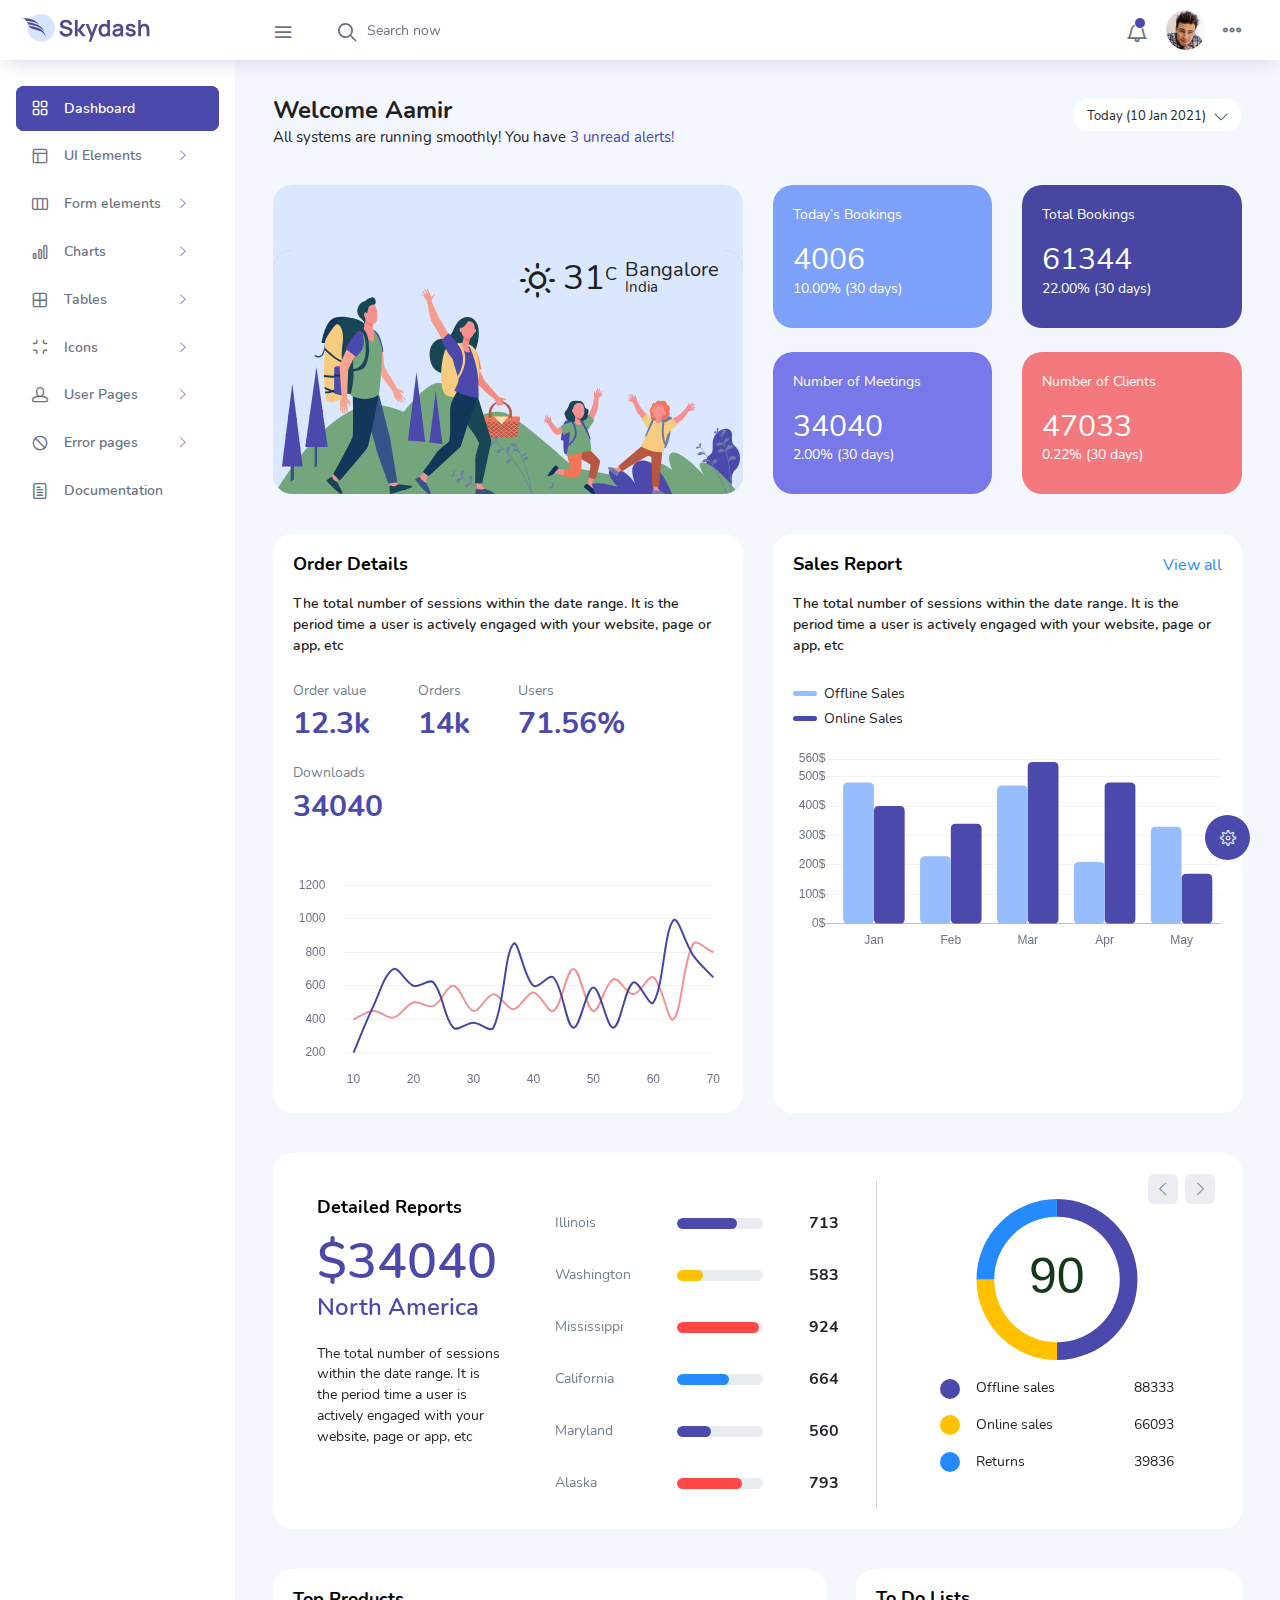
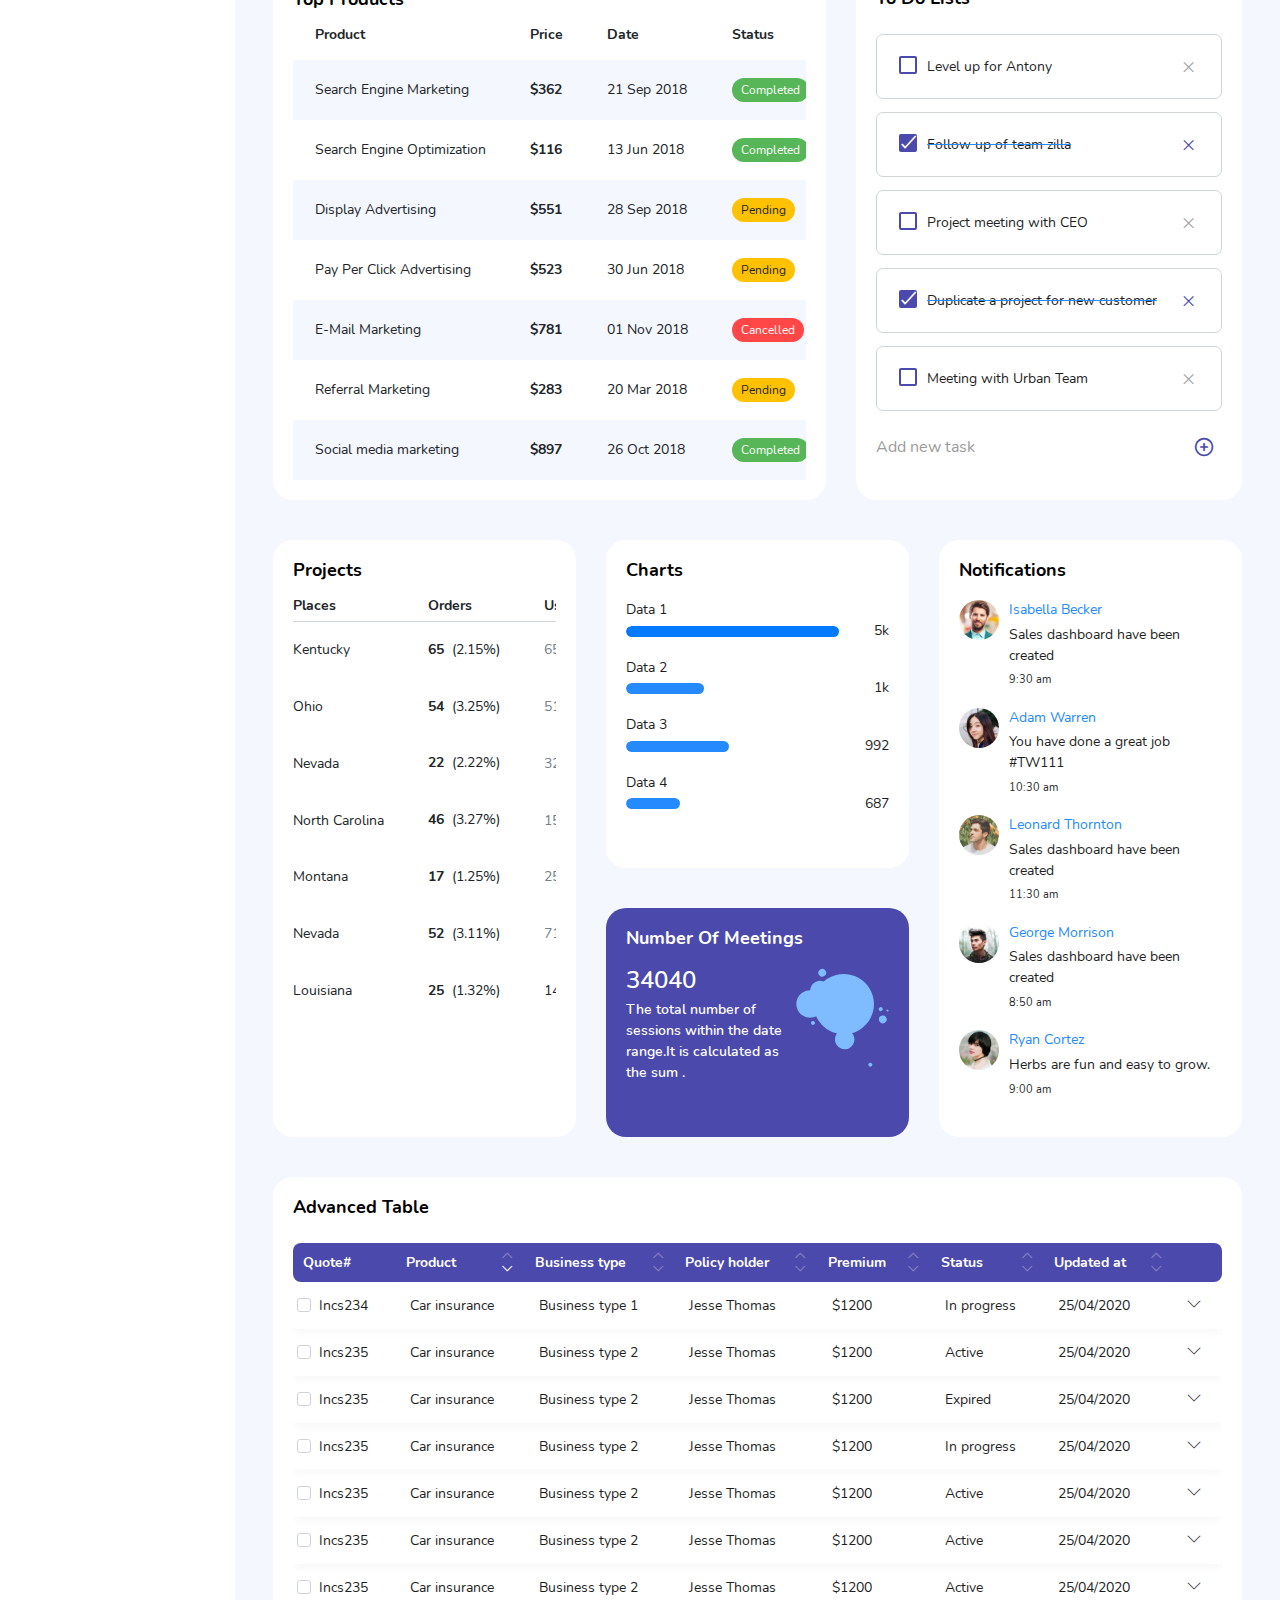
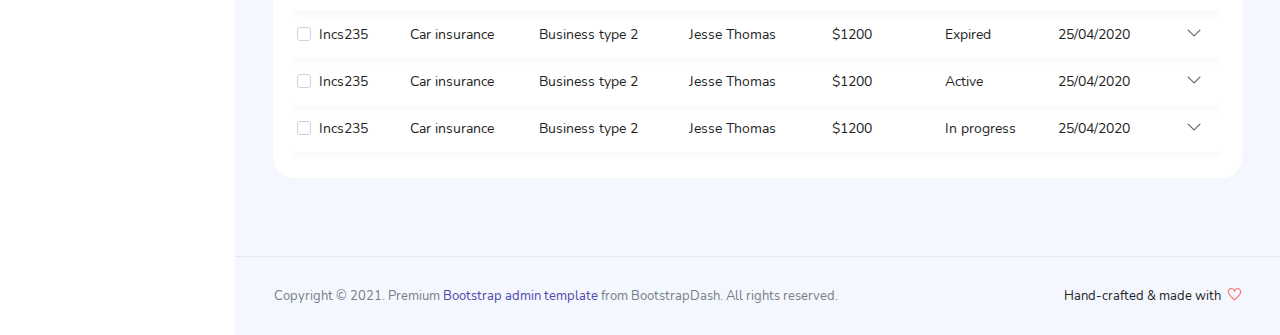
==== template/index.html @ c64e3704 "new files" ====
<!DOCTYPE html>
<html lang="en">

<head>
  <!-- Required meta tags -->
  <meta charset="utf-8">
  <meta name="viewport" content="width=device-width, initial-scale=1, shrink-to-fit=no">
  <title>Skydash Admin</title>
  <!-- plugins:css -->
  <link rel="stylesheet" href="vendors/feather/feather.css">
  <link rel="stylesheet" href="vendors/ti-icons/css/themify-icons.css">
  <link rel="stylesheet" href="vendors/css/vendor.bundle.base.css">
  <!-- endinject -->
  <!-- Plugin css for this page -->
  <link rel="stylesheet" href="vendors/datatables.net-bs4/dataTables.bootstrap4.css">
  <link rel="stylesheet" href="vendors/ti-icons/css/themify-icons.css">
  <link rel="stylesheet" type="text/css" href="js/select.dataTables.min.css">
  <!-- End plugin css for this page -->
  <!-- inject:css -->
  <link rel="stylesheet" href="css/vertical-layout-light/style.css">
  <!-- endinject -->
  <link rel="shortcut icon" href="images/favicon.png" />
</head>
<body>
  <div class="container-scroller">
    <!-- partial:partials/_navbar.html -->
    <nav class="navbar col-lg-12 col-12 p-0 fixed-top d-flex flex-row">
      <div class="text-center navbar-brand-wrapper d-flex align-items-center justify-content-center">
        <a class="navbar-brand brand-logo mr-5" href="index.html"><img src="images/logo.svg" class="mr-2" alt="logo"/></a>
        <a class="navbar-brand brand-logo-mini" href="index.html"><img src="images/logo-mini.svg" alt="logo"/></a>
      </div>
      <div class="navbar-menu-wrapper d-flex align-items-center justify-content-end">
        <button class="navbar-toggler navbar-toggler align-self-center" type="button" data-toggle="minimize">
          <span class="icon-menu"></span>
        </button>
        <ul class="navbar-nav mr-lg-2">
          <li class="nav-item nav-search d-none d-lg-block">
            <div class="input-group">
              <div class="input-group-prepend hover-cursor" id="navbar-search-icon">
                <span class="input-group-text" id="search">
                  <i class="icon-search"></i>
                </span>
              </div>
              <input type="text" class="form-control" id="navbar-search-input" placeholder="Search now" aria-label="search" aria-describedby="search">
            </div>
          </li>
        </ul>
        <ul class="navbar-nav navbar-nav-right">
          <li class="nav-item dropdown">
            <a class="nav-link count-indicator dropdown-toggle" id="notificationDropdown" href="#" data-toggle="dropdown">
              <i class="icon-bell mx-0"></i>
              <span class="count"></span>
            </a>
            <div class="dropdown-menu dropdown-menu-right navbar-dropdown preview-list" aria-labelledby="notificationDropdown">
              <p class="mb-0 font-weight-normal float-left dropdown-header">Notifications</p>
              <a class="dropdown-item preview-item">
                <div class="preview-thumbnail">
                  <div class="preview-icon bg-success">
                    <i class="ti-info-alt mx-0"></i>
                  </div>
                </div>
                <div class="preview-item-content">
                  <h6 class="preview-subject font-weight-normal">Application Error</h6>
                  <p class="font-weight-light small-text mb-0 text-muted">
                    Just now
                  </p>
                </div>
              </a>
              <a class="dropdown-item preview-item">
                <div class="preview-thumbnail">
                  <div class="preview-icon bg-warning">
                    <i class="ti-settings mx-0"></i>
                  </div>
                </div>
                <div class="preview-item-content">
                  <h6 class="preview-subject font-weight-normal">Settings</h6>
                  <p class="font-weight-light small-text mb-0 text-muted">
                    Private message
                  </p>
                </div>
              </a>
              <a class="dropdown-item preview-item">
                <div class="preview-thumbnail">
                  <div class="preview-icon bg-info">
                    <i class="ti-user mx-0"></i>
                  </div>
                </div>
                <div class="preview-item-content">
                  <h6 class="preview-subject font-weight-normal">New user registration</h6>
                  <p class="font-weight-light small-text mb-0 text-muted">
                    2 days ago
                  </p>
                </div>
              </a>
            </div>
          </li>
          <li class="nav-item nav-profile dropdown">
            <a class="nav-link dropdown-toggle" href="#" data-toggle="dropdown" id="profileDropdown">
              <img src="images/faces/face28.jpg" alt="profile"/>
            </a>
            <div class="dropdown-menu dropdown-menu-right navbar-dropdown" aria-labelledby="profileDropdown">
              <a class="dropdown-item">
                <i class="ti-settings text-primary"></i>
                Settings
              </a>
              <a class="dropdown-item">
                <i class="ti-power-off text-primary"></i>
                Logout
              </a>
            </div>
          </li>
          <li class="nav-item nav-settings d-none d-lg-flex">
            <a class="nav-link" href="#">
              <i class="icon-ellipsis"></i>
            </a>
          </li>
        </ul>
        <button class="navbar-toggler navbar-toggler-right d-lg-none align-self-center" type="button" data-toggle="offcanvas">
          <span class="icon-menu"></span>
        </button>
      </div>
    </nav>
    <!-- partial -->
    <div class="container-fluid page-body-wrapper">
      <!-- partial:partials/_settings-panel.html -->
      <div class="theme-setting-wrapper">
        <div id="settings-trigger"><i class="ti-settings"></i></div>
        <div id="theme-settings" class="settings-panel">
          <i class="settings-close ti-close"></i>
          <p class="settings-heading">SIDEBAR SKINS</p>
          <div class="sidebar-bg-options selected" id="sidebar-light-theme"><div class="img-ss rounded-circle bg-light border mr-3"></div>Light</div>
          <div class="sidebar-bg-options" id="sidebar-dark-theme"><div class="img-ss rounded-circle bg-dark border mr-3"></div>Dark</div>
          <p class="settings-heading mt-2">HEADER SKINS</p>
          <div class="color-tiles mx-0 px-4">
            <div class="tiles success"></div>
            <div class="tiles warning"></div>
            <div class="tiles danger"></div>
            <div class="tiles info"></div>
            <div class="tiles dark"></div>
            <div class="tiles default"></div>
          </div>
        </div>
      </div>
      <div id="right-sidebar" class="settings-panel">
        <i class="settings-close ti-close"></i>
        <ul class="nav nav-tabs border-top" id="setting-panel" role="tablist">
          <li class="nav-item">
            <a class="nav-link active" id="todo-tab" data-toggle="tab" href="#todo-section" role="tab" aria-controls="todo-section" aria-expanded="true">TO DO LIST</a>
          </li>
          <li class="nav-item">
            <a class="nav-link" id="chats-tab" data-toggle="tab" href="#chats-section" role="tab" aria-controls="chats-section">CHATS</a>
          </li>
        </ul>
        <div class="tab-content" id="setting-content">
          <div class="tab-pane fade show active scroll-wrapper" id="todo-section" role="tabpanel" aria-labelledby="todo-section">
            <div class="add-items d-flex px-3 mb-0">
              <form class="form w-100">
                <div class="form-group d-flex">
                  <input type="text" class="form-control todo-list-input" placeholder="Add To-do">
                  <button type="submit" class="add btn btn-primary todo-list-add-btn" id="add-task">Add</button>
                </div>
              </form>
            </div>
            <div class="list-wrapper px-3">
              <ul class="d-flex flex-column-reverse todo-list">
                <li>
                  <div class="form-check">
                    <label class="form-check-label">
                      <input class="checkbox" type="checkbox">
                      Team review meeting at 3.00 PM
                    </label>
                  </div>
                  <i class="remove ti-close"></i>
                </li>
                <li>
                  <div class="form-check">
                    <label class="form-check-label">
                      <input class="checkbox" type="checkbox">
                      Prepare for presentation
                    </label>
                  </div>
                  <i class="remove ti-close"></i>
                </li>
                <li>
                  <div class="form-check">
                    <label class="form-check-label">
                      <input class="checkbox" type="checkbox">
                      Resolve all the low priority tickets due today
                    </label>
                  </div>
                  <i class="remove ti-close"></i>
                </li>
                <li class="completed">
                  <div class="form-check">
                    <label class="form-check-label">
                      <input class="checkbox" type="checkbox" checked>
                      Schedule meeting for next week
                    </label>
                  </div>
                  <i class="remove ti-close"></i>
                </li>
                <li class="completed">
                  <div class="form-check">
                    <label class="form-check-label">
                      <input class="checkbox" type="checkbox" checked>
                      Project review
                    </label>
                  </div>
                  <i class="remove ti-close"></i>
                </li>
              </ul>
            </div>
            <h4 class="px-3 text-muted mt-5 font-weight-light mb-0">Events</h4>
            <div class="events pt-4 px-3">
              <div class="wrapper d-flex mb-2">
                <i class="ti-control-record text-primary mr-2"></i>
                <span>Feb 11 2018</span>
              </div>
              <p class="mb-0 font-weight-thin text-gray">Creating component page build a js</p>
              <p class="text-gray mb-0">The total number of sessions</p>
            </div>
            <div class="events pt-4 px-3">
              <div class="wrapper d-flex mb-2">
                <i class="ti-control-record text-primary mr-2"></i>
                <span>Feb 7 2018</span>
              </div>
              <p class="mb-0 font-weight-thin text-gray">Meeting with Alisa</p>
              <p class="text-gray mb-0 ">Call Sarah Graves</p>
            </div>
          </div>
          <!-- To do section tab ends -->
          <div class="tab-pane fade" id="chats-section" role="tabpanel" aria-labelledby="chats-section">
            <div class="d-flex align-items-center justify-content-between border-bottom">
              <p class="settings-heading border-top-0 mb-3 pl-3 pt-0 border-bottom-0 pb-0">Friends</p>
              <small class="settings-heading border-top-0 mb-3 pt-0 border-bottom-0 pb-0 pr-3 font-weight-normal">See All</small>
            </div>
            <ul class="chat-list">
              <li class="list active">
                <div class="profile"><img src="images/faces/face1.jpg" alt="image"><span class="online"></span></div>
                <div class="info">
                  <p>Thomas Douglas</p>
                  <p>Available</p>
                </div>
                <small class="text-muted my-auto">19 min</small>
              </li>
              <li class="list">
                <div class="profile"><img src="images/faces/face2.jpg" alt="image"><span class="offline"></span></div>
                <div class="info">
                  <div class="wrapper d-flex">
                    <p>Catherine</p>
                  </div>
                  <p>Away</p>
                </div>
                <div class="badge badge-success badge-pill my-auto mx-2">4</div>
                <small class="text-muted my-auto">23 min</small>
              </li>
              <li class="list">
                <div class="profile"><img src="images/faces/face3.jpg" alt="image"><span class="online"></span></div>
                <div class="info">
                  <p>Daniel Russell</p>
                  <p>Available</p>
                </div>
                <small class="text-muted my-auto">14 min</small>
              </li>
              <li class="list">
                <div class="profile"><img src="images/faces/face4.jpg" alt="image"><span class="offline"></span></div>
                <div class="info">
                  <p>James Richardson</p>
                  <p>Away</p>
                </div>
                <small class="text-muted my-auto">2 min</small>
              </li>
              <li class="list">
                <div class="profile"><img src="images/faces/face5.jpg" alt="image"><span class="online"></span></div>
                <div class="info">
                  <p>Madeline Kennedy</p>
                  <p>Available</p>
                </div>
                <small class="text-muted my-auto">5 min</small>
              </li>
              <li class="list">
                <div class="profile"><img src="images/faces/face6.jpg" alt="image"><span class="online"></span></div>
                <div class="info">
                  <p>Sarah Graves</p>
                  <p>Available</p>
                </div>
                <small class="text-muted my-auto">47 min</small>
              </li>
            </ul>
          </div>
          <!-- chat tab ends -->
        </div>
      </div>
      <!-- partial -->
      <!-- partial:partials/_sidebar.html -->
      <nav class="sidebar sidebar-offcanvas" id="sidebar">
        <ul class="nav">
          <li class="nav-item">
            <a class="nav-link" href="index.html">
              <i class="icon-grid menu-icon"></i>
              <span class="menu-title">Dashboard</span>
            </a>
          </li>
          <li class="nav-item">
            <a class="nav-link" data-toggle="collapse" href="#ui-basic" aria-expanded="false" aria-controls="ui-basic">
              <i class="icon-layout menu-icon"></i>
              <span class="menu-title">UI Elements</span>
              <i class="menu-arrow"></i>
            </a>
            <div class="collapse" id="ui-basic">
              <ul class="nav flex-column sub-menu">
                <li class="nav-item"> <a class="nav-link" href="pages/ui-features/buttons.html">Buttons</a></li>
                <li class="nav-item"> <a class="nav-link" href="pages/ui-features/dropdowns.html">Dropdowns</a></li>
                <li class="nav-item"> <a class="nav-link" href="pages/ui-features/typography.html">Typography</a></li>
              </ul>
            </div>
          </li>
          <li class="nav-item">
            <a class="nav-link" data-toggle="collapse" href="#form-elements" aria-expanded="false" aria-controls="form-elements">
              <i class="icon-columns menu-icon"></i>
              <span class="menu-title">Form elements</span>
              <i class="menu-arrow"></i>
            </a>
            <div class="collapse" id="form-elements">
              <ul class="nav flex-column sub-menu">
                <li class="nav-item"><a class="nav-link" href="pages/forms/basic_elements.html">Basic Elements</a></li>
              </ul>
            </div>
          </li>
          <li class="nav-item">
            <a class="nav-link" data-toggle="collapse" href="#charts" aria-expanded="false" aria-controls="charts">
              <i class="icon-bar-graph menu-icon"></i>
              <span class="menu-title">Charts</span>
              <i class="menu-arrow"></i>
            </a>
            <div class="collapse" id="charts">
              <ul class="nav flex-column sub-menu">
                <li class="nav-item"> <a class="nav-link" href="pages/charts/chartjs.html">ChartJs</a></li>
              </ul>
            </div>
          </li>
          <li class="nav-item">
            <a class="nav-link" data-toggle="collapse" href="#tables" aria-expanded="false" aria-controls="tables">
              <i class="icon-grid-2 menu-icon"></i>
              <span class="menu-title">Tables</span>
              <i class="menu-arrow"></i>
            </a>
            <div class="collapse" id="tables">
              <ul class="nav flex-column sub-menu">
                <li class="nav-item"> <a class="nav-link" href="pages/tables/basic-table.html">Basic table</a></li>
              </ul>
            </div>
          </li>
          <li class="nav-item">
            <a class="nav-link" data-toggle="collapse" href="#icons" aria-expanded="false" aria-controls="icons">
              <i class="icon-contract menu-icon"></i>
              <span class="menu-title">Icons</span>
              <i class="menu-arrow"></i>
            </a>
            <div class="collapse" id="icons">
              <ul class="nav flex-column sub-menu">
                <li class="nav-item"> <a class="nav-link" href="pages/icons/mdi.html">Mdi icons</a></li>
              </ul>
            </div>
          </li>
          <li class="nav-item">
            <a class="nav-link" data-toggle="collapse" href="#auth" aria-expanded="false" aria-controls="auth">
              <i class="icon-head menu-icon"></i>
              <span class="menu-title">User Pages</span>
              <i class="menu-arrow"></i>
            </a>
            <div class="collapse" id="auth">
              <ul class="nav flex-column sub-menu">
                <li class="nav-item"> <a class="nav-link" href="pages/samples/login.html"> Login </a></li>
                <li class="nav-item"> <a class="nav-link" href="pages/samples/register.html"> Register </a></li>
              </ul>
            </div>
          </li>
          <li class="nav-item">
            <a class="nav-link" data-toggle="collapse" href="#error" aria-expanded="false" aria-controls="error">
              <i class="icon-ban menu-icon"></i>
              <span class="menu-title">Error pages</span>
              <i class="menu-arrow"></i>
            </a>
            <div class="collapse" id="error">
              <ul class="nav flex-column sub-menu">
                <li class="nav-item"> <a class="nav-link" href="pages/samples/error-404.html"> 404 </a></li>
                <li class="nav-item"> <a class="nav-link" href="pages/samples/error-500.html"> 500 </a></li>
              </ul>
            </div>
          </li>
          <li class="nav-item">
            <a class="nav-link" href="pages/documentation/documentation.html">
              <i class="icon-paper menu-icon"></i>
              <span class="menu-title">Documentation</span>
            </a>
          </li>
        </ul>
      </nav>
      <!-- partial -->
      <div class="main-panel">
        <div class="content-wrapper">
          <div class="row">
            <div class="col-md-12 grid-margin">
              <div class="row">
                <div class="col-12 col-xl-8 mb-4 mb-xl-0">
                  <h3 class="font-weight-bold">Welcome Aamir</h3>
                  <h6 class="font-weight-normal mb-0">All systems are running smoothly! You have <span class="text-primary">3 unread alerts!</span></h6>
                </div>
                <div class="col-12 col-xl-4">
                 <div class="justify-content-end d-flex">
                  <div class="dropdown flex-md-grow-1 flex-xl-grow-0">
                    <button class="btn btn-sm btn-light bg-white dropdown-toggle" type="button" id="dropdownMenuDate2" data-toggle="dropdown" aria-haspopup="true" aria-expanded="true">
                     <i class="mdi mdi-calendar"></i> Today (10 Jan 2021)
                    </button>
                    <div class="dropdown-menu dropdown-menu-right" aria-labelledby="dropdownMenuDate2">
                      <a class="dropdown-item" href="#">January - March</a>
                      <a class="dropdown-item" href="#">March - June</a>
                      <a class="dropdown-item" href="#">June - August</a>
                      <a class="dropdown-item" href="#">August - November</a>
                    </div>
                  </div>
                 </div>
                </div>
              </div>
            </div>
          </div>
          <div class="row">
            <div class="col-md-6 grid-margin stretch-card">
              <div class="card tale-bg">
                <div class="card-people mt-auto">
                  <img src="images/dashboard/people.svg" alt="people">
                  <div class="weather-info">
                    <div class="d-flex">
                      <div>
                        <h2 class="mb-0 font-weight-normal"><i class="icon-sun mr-2"></i>31<sup>C</sup></h2>
                      </div>
                      <div class="ml-2">
                        <h4 class="location font-weight-normal">Bangalore</h4>
                        <h6 class="font-weight-normal">India</h6>
                      </div>
                    </div>
                  </div>
                </div>
              </div>
            </div>
            <div class="col-md-6 grid-margin transparent">
              <div class="row">
                <div class="col-md-6 mb-4 stretch-card transparent">
                  <div class="card card-tale">
                    <div class="card-body">
                      <p class="mb-4">Today’s Bookings</p>
                      <p class="fs-30 mb-2">4006</p>
                      <p>10.00% (30 days)</p>
                    </div>
                  </div>
                </div>
                <div class="col-md-6 mb-4 stretch-card transparent">
                  <div class="card card-dark-blue">
                    <div class="card-body">
                      <p class="mb-4">Total Bookings</p>
                      <p class="fs-30 mb-2">61344</p>
                      <p>22.00% (30 days)</p>
                    </div>
                  </div>
                </div>
              </div>
              <div class="row">
                <div class="col-md-6 mb-4 mb-lg-0 stretch-card transparent">
                  <div class="card card-light-blue">
                    <div class="card-body">
                      <p class="mb-4">Number of Meetings</p>
                      <p class="fs-30 mb-2">34040</p>
                      <p>2.00% (30 days)</p>
                    </div>
                  </div>
                </div>
                <div class="col-md-6 stretch-card transparent">
                  <div class="card card-light-danger">
                    <div class="card-body">
                      <p class="mb-4">Number of Clients</p>
                      <p class="fs-30 mb-2">47033</p>
                      <p>0.22% (30 days)</p>
                    </div>
                  </div>
                </div>
              </div>
            </div>
          </div>
          <div class="row">
            <div class="col-md-6 grid-margin stretch-card">
              <div class="card">
                <div class="card-body">
                  <p class="card-title">Order Details</p>
                  <p class="font-weight-500">The total number of sessions within the date range. It is the period time a user is actively engaged with your website, page or app, etc</p>
                  <div class="d-flex flex-wrap mb-5">
                    <div class="mr-5 mt-3">
                      <p class="text-muted">Order value</p>
                      <h3 class="text-primary fs-30 font-weight-medium">12.3k</h3>
                    </div>
                    <div class="mr-5 mt-3">
                      <p class="text-muted">Orders</p>
                      <h3 class="text-primary fs-30 font-weight-medium">14k</h3>
                    </div>
                    <div class="mr-5 mt-3">
                      <p class="text-muted">Users</p>
                      <h3 class="text-primary fs-30 font-weight-medium">71.56%</h3>
                    </div>
                    <div class="mt-3">
                      <p class="text-muted">Downloads</p>
                      <h3 class="text-primary fs-30 font-weight-medium">34040</h3>
                    </div> 
                  </div>
                  <canvas id="order-chart"></canvas>
                </div>
              </div>
            </div>
            <div class="col-md-6 grid-margin stretch-card">
              <div class="card">
                <div class="card-body">
                 <div class="d-flex justify-content-between">
                  <p class="card-title">Sales Report</p>
                  <a href="#" class="text-info">View all</a>
                 </div>
                  <p class="font-weight-500">The total number of sessions within the date range. It is the period time a user is actively engaged with your website, page or app, etc</p>
                  <div id="sales-legend" class="chartjs-legend mt-4 mb-2"></div>
                  <canvas id="sales-chart"></canvas>
                </div>
              </div>
            </div>
          </div>
          <div class="row">
            <div class="col-md-12 grid-margin stretch-card">
              <div class="card position-relative">
                <div class="card-body">
                  <div id="detailedReports" class="carousel slide detailed-report-carousel position-static pt-2" data-ride="carousel">
                    <div class="carousel-inner">
                      <div class="carousel-item active">
                        <div class="row">
                          <div class="col-md-12 col-xl-3 d-flex flex-column justify-content-start">
                            <div class="ml-xl-4 mt-3">
                            <p class="card-title">Detailed Reports</p>
                              <h1 class="text-primary">$34040</h1>
                              <h3 class="font-weight-500 mb-xl-4 text-primary">North America</h3>
                              <p class="mb-2 mb-xl-0">The total number of sessions within the date range. It is the period time a user is actively engaged with your website, page or app, etc</p>
                            </div>  
                            </div>
                          <div class="col-md-12 col-xl-9">
                            <div class="row">
                              <div class="col-md-6 border-right">
                                <div class="table-responsive mb-3 mb-md-0 mt-3">
                                  <table class="table table-borderless report-table">
                                    <tr>
                                      <td class="text-muted">Illinois</td>
                                      <td class="w-100 px-0">
                                        <div class="progress progress-md mx-4">
                                          <div class="progress-bar bg-primary" role="progressbar" style="width: 70%" aria-valuenow="70" aria-valuemin="0" aria-valuemax="100"></div>
                                        </div>
                                      </td>
                                      <td><h5 class="font-weight-bold mb-0">713</h5></td>
                                    </tr>
                                    <tr>
                                      <td class="text-muted">Washington</td>
                                      <td class="w-100 px-0">
                                        <div class="progress progress-md mx-4">
                                          <div class="progress-bar bg-warning" role="progressbar" style="width: 30%" aria-valuenow="30" aria-valuemin="0" aria-valuemax="100"></div>
                                        </div>
                                      </td>
                                      <td><h5 class="font-weight-bold mb-0">583</h5></td>
                                    </tr>
                                    <tr>
                                      <td class="text-muted">Mississippi</td>
                                      <td class="w-100 px-0">
                                        <div class="progress progress-md mx-4">
                                          <div class="progress-bar bg-danger" role="progressbar" style="width: 95%" aria-valuenow="95" aria-valuemin="0" aria-valuemax="100"></div>
                                        </div>
                                      </td>
                                      <td><h5 class="font-weight-bold mb-0">924</h5></td>
                                    </tr>
                                    <tr>
                                      <td class="text-muted">California</td>
                                      <td class="w-100 px-0">
                                        <div class="progress progress-md mx-4">
                                          <div class="progress-bar bg-info" role="progressbar" style="width: 60%" aria-valuenow="60" aria-valuemin="0" aria-valuemax="100"></div>
                                        </div>
                                      </td>
                                      <td><h5 class="font-weight-bold mb-0">664</h5></td>
                                    </tr>
                                    <tr>
                                      <td class="text-muted">Maryland</td>
                                      <td class="w-100 px-0">
                                        <div class="progress progress-md mx-4">
                                          <div class="progress-bar bg-primary" role="progressbar" style="width: 40%" aria-valuenow="40" aria-valuemin="0" aria-valuemax="100"></div>
                                        </div>
                                      </td>
                                      <td><h5 class="font-weight-bold mb-0">560</h5></td>
                                    </tr>
                                    <tr>
                                      <td class="text-muted">Alaska</td>
                                      <td class="w-100 px-0">
                                        <div class="progress progress-md mx-4">
                                          <div class="progress-bar bg-danger" role="progressbar" style="width: 75%" aria-valuenow="75" aria-valuemin="0" aria-valuemax="100"></div>
                                        </div>
                                      </td>
                                      <td><h5 class="font-weight-bold mb-0">793</h5></td>
                                    </tr>
                                  </table>
                                </div>
                              </div>
                              <div class="col-md-6 mt-3">
                                <canvas id="north-america-chart"></canvas>
                                <div id="north-america-legend"></div>
                              </div>
                            </div>
                          </div>
                        </div>
                      </div>
                      <div class="carousel-item">
                        <div class="row">
                          <div class="col-md-12 col-xl-3 d-flex flex-column justify-content-start">
                            <div class="ml-xl-4 mt-3">
                            <p class="card-title">Detailed Reports</p>
                              <h1 class="text-primary">$34040</h1>
                              <h3 class="font-weight-500 mb-xl-4 text-primary">North America</h3>
                              <p class="mb-2 mb-xl-0">The total number of sessions within the date range. It is the period time a user is actively engaged with your website, page or app, etc</p>
                            </div>  
                            </div>
                          <div class="col-md-12 col-xl-9">
                            <div class="row">
                              <div class="col-md-6 border-right">
                                <div class="table-responsive mb-3 mb-md-0 mt-3">
                                  <table class="table table-borderless report-table">
                                    <tr>
                                      <td class="text-muted">Illinois</td>
                                      <td class="w-100 px-0">
                                        <div class="progress progress-md mx-4">
                                          <div class="progress-bar bg-primary" role="progressbar" style="width: 70%" aria-valuenow="70" aria-valuemin="0" aria-valuemax="100"></div>
                                        </div>
                                      </td>
                                      <td><h5 class="font-weight-bold mb-0">713</h5></td>
                                    </tr>
                                    <tr>
                                      <td class="text-muted">Washington</td>
                                      <td class="w-100 px-0">
                                        <div class="progress progress-md mx-4">
                                          <div class="progress-bar bg-warning" role="progressbar" style="width: 30%" aria-valuenow="30" aria-valuemin="0" aria-valuemax="100"></div>
                                        </div>
                                      </td>
                                      <td><h5 class="font-weight-bold mb-0">583</h5></td>
                                    </tr>
                                    <tr>
                                      <td class="text-muted">Mississippi</td>
                                      <td class="w-100 px-0">
                                        <div class="progress progress-md mx-4">
                                          <div class="progress-bar bg-danger" role="progressbar" style="width: 95%" aria-valuenow="95" aria-valuemin="0" aria-valuemax="100"></div>
                                        </div>
                                      </td>
                                      <td><h5 class="font-weight-bold mb-0">924</h5></td>
                                    </tr>
                                    <tr>
                                      <td class="text-muted">California</td>
                                      <td class="w-100 px-0">
                                        <div class="progress progress-md mx-4">
                                          <div class="progress-bar bg-info" role="progressbar" style="width: 60%" aria-valuenow="60" aria-valuemin="0" aria-valuemax="100"></div>
                                        </div>
                                      </td>
                                      <td><h5 class="font-weight-bold mb-0">664</h5></td>
                                    </tr>
                                    <tr>
                                      <td class="text-muted">Maryland</td>
                                      <td class="w-100 px-0">
                                        <div class="progress progress-md mx-4">
                                          <div class="progress-bar bg-primary" role="progressbar" style="width: 40%" aria-valuenow="40" aria-valuemin="0" aria-valuemax="100"></div>
                                        </div>
                                      </td>
                                      <td><h5 class="font-weight-bold mb-0">560</h5></td>
                                    </tr>
                                    <tr>
                                      <td class="text-muted">Alaska</td>
                                      <td class="w-100 px-0">
                                        <div class="progress progress-md mx-4">
                                          <div class="progress-bar bg-danger" role="progressbar" style="width: 75%" aria-valuenow="75" aria-valuemin="0" aria-valuemax="100"></div>
                                        </div>
                                      </td>
                                      <td><h5 class="font-weight-bold mb-0">793</h5></td>
                                    </tr>
                                  </table>
                                </div>
                              </div>
                              <div class="col-md-6 mt-3">
                                <canvas id="south-america-chart"></canvas>
                                <div id="south-america-legend"></div>
                              </div>
                            </div>
                          </div>
                        </div>
                      </div>
                    </div>
                    <a class="carousel-control-prev" href="#detailedReports" role="button" data-slide="prev">
                      <span class="carousel-control-prev-icon" aria-hidden="true"></span>
                      <span class="sr-only">Previous</span>
                    </a>
                    <a class="carousel-control-next" href="#detailedReports" role="button" data-slide="next">
                      <span class="carousel-control-next-icon" aria-hidden="true"></span>
                      <span class="sr-only">Next</span>
                    </a>
                  </div>
                </div>
              </div>
            </div>
          </div>
          <div class="row">
            <div class="col-md-7 grid-margin stretch-card">
              <div class="card">
                <div class="card-body">
                  <p class="card-title mb-0">Top Products</p>
                  <div class="table-responsive">
                    <table class="table table-striped table-borderless">
                      <thead>
                        <tr>
                          <th>Product</th>
                          <th>Price</th>
                          <th>Date</th>
                          <th>Status</th>
                        </tr>  
                      </thead>
                      <tbody>
                        <tr>
                          <td>Search Engine Marketing</td>
                          <td class="font-weight-bold">$362</td>
                          <td>21 Sep 2018</td>
                          <td class="font-weight-medium"><div class="badge badge-success">Completed</div></td>
                        </tr>
                        <tr>
                          <td>Search Engine Optimization</td>
                          <td class="font-weight-bold">$116</td>
                          <td>13 Jun 2018</td>
                          <td class="font-weight-medium"><div class="badge badge-success">Completed</div></td>
                        </tr>
                        <tr>
                          <td>Display Advertising</td>
                          <td class="font-weight-bold">$551</td>
                          <td>28 Sep 2018</td>
                          <td class="font-weight-medium"><div class="badge badge-warning">Pending</div></td>
                        </tr>
                        <tr>
                          <td>Pay Per Click Advertising</td>
                          <td class="font-weight-bold">$523</td>
                          <td>30 Jun 2018</td>
                          <td class="font-weight-medium"><div class="badge badge-warning">Pending</div></td>
                        </tr>
                        <tr>
                          <td>E-Mail Marketing</td>
                          <td class="font-weight-bold">$781</td>
                          <td>01 Nov 2018</td>
                          <td class="font-weight-medium"><div class="badge badge-danger">Cancelled</div></td>
                        </tr>
                        <tr>
                          <td>Referral Marketing</td>
                          <td class="font-weight-bold">$283</td>
                          <td>20 Mar 2018</td>
                          <td class="font-weight-medium"><div class="badge badge-warning">Pending</div></td>
                        </tr>
                        <tr>
                          <td>Social media marketing</td>
                          <td class="font-weight-bold">$897</td>
                          <td>26 Oct 2018</td>
                          <td class="font-weight-medium"><div class="badge badge-success">Completed</div></td>
                        </tr>
                      </tbody>
                    </table>
                  </div>
                </div>
              </div>
            </div>
            <div class="col-md-5 grid-margin stretch-card">
							<div class="card">
								<div class="card-body">
									<h4 class="card-title">To Do Lists</h4>
									<div class="list-wrapper pt-2">
										<ul class="d-flex flex-column-reverse todo-list todo-list-custom">
											<li>
												<div class="form-check form-check-flat">
													<label class="form-check-label">
														<input class="checkbox" type="checkbox">
														Meeting with Urban Team
													</label>
												</div>
												<i class="remove ti-close"></i>
											</li>
											<li class="completed">
												<div class="form-check form-check-flat">
													<label class="form-check-label">
														<input class="checkbox" type="checkbox" checked>
														Duplicate a project for new customer
													</label>
												</div>
												<i class="remove ti-close"></i>
											</li>
											<li>
												<div class="form-check form-check-flat">
													<label class="form-check-label">
														<input class="checkbox" type="checkbox">
														Project meeting with CEO
													</label>
												</div>
												<i class="remove ti-close"></i>
											</li>
											<li class="completed">
												<div class="form-check form-check-flat">
													<label class="form-check-label">
														<input class="checkbox" type="checkbox" checked>
														Follow up of team zilla
													</label>
												</div>
												<i class="remove ti-close"></i>
											</li>
											<li>
												<div class="form-check form-check-flat">
													<label class="form-check-label">
														<input class="checkbox" type="checkbox">
														Level up for Antony
													</label>
												</div>
												<i class="remove ti-close"></i>
											</li>
										</ul>
                  </div>
                  <div class="add-items d-flex mb-0 mt-2">
										<input type="text" class="form-control todo-list-input"  placeholder="Add new task">
										<button class="add btn btn-icon text-primary todo-list-add-btn bg-transparent"><i class="icon-circle-plus"></i></button>
									</div>
								</div>
							</div>
            </div>
          </div>
          <div class="row">
            <div class="col-md-4 stretch-card grid-margin">
              <div class="card">
                <div class="card-body">
                  <p class="card-title mb-0">Projects</p>
                  <div class="table-responsive">
                    <table class="table table-borderless">
                      <thead>
                        <tr>
                          <th class="pl-0  pb-2 border-bottom">Places</th>
                          <th class="border-bottom pb-2">Orders</th>
                          <th class="border-bottom pb-2">Users</th>
                        </tr>
                      </thead>
                      <tbody>
                        <tr>
                          <td class="pl-0">Kentucky</td>
                          <td><p class="mb-0"><span class="font-weight-bold mr-2">65</span>(2.15%)</p></td>
                          <td class="text-muted">65</td>
                        </tr>
                        <tr>
                          <td class="pl-0">Ohio</td>
                          <td><p class="mb-0"><span class="font-weight-bold mr-2">54</span>(3.25%)</p></td>
                          <td class="text-muted">51</td>
                        </tr>
                        <tr>
                          <td class="pl-0">Nevada</td>
                          <td><p class="mb-0"><span class="font-weight-bold mr-2">22</span>(2.22%)</p></td>
                          <td class="text-muted">32</td>
                        </tr>
                        <tr>
                          <td class="pl-0">North Carolina</td>
                          <td><p class="mb-0"><span class="font-weight-bold mr-2">46</span>(3.27%)</p></td>
                          <td class="text-muted">15</td>
                        </tr>
                        <tr>
                          <td class="pl-0">Montana</td>
                          <td><p class="mb-0"><span class="font-weight-bold mr-2">17</span>(1.25%)</p></td>
                          <td class="text-muted">25</td>
                        </tr>
                        <tr>
                          <td class="pl-0">Nevada</td>
                          <td><p class="mb-0"><span class="font-weight-bold mr-2">52</span>(3.11%)</p></td>
                          <td class="text-muted">71</td>
                        </tr>
                        <tr>
                          <td class="pl-0 pb-0">Louisiana</td>
                          <td class="pb-0"><p class="mb-0"><span class="font-weight-bold mr-2">25</span>(1.32%)</p></td>
                          <td class="pb-0">14</td>
                        </tr>
                      </tbody>
                    </table>
                  </div>
                </div>
              </div>
            </div>
            <div class="col-md-4 stretch-card grid-margin">
              <div class="row">
                <div class="col-md-12 grid-margin stretch-card">
                  <div class="card">
                    <div class="card-body">
                      <p class="card-title">Charts</p>
                      <div class="charts-data">
                        <div class="mt-3">
                          <p class="mb-0">Data 1</p>
                          <div class="d-flex justify-content-between align-items-center">
                            <div class="progress progress-md flex-grow-1 mr-4">
                              <div class="progress-bar bg-inf0" role="progressbar" style="width: 95%" aria-valuenow="95" aria-valuemin="0" aria-valuemax="100"></div>
                            </div>
                            <p class="mb-0">5k</p>
                          </div>
                        </div>
                        <div class="mt-3">
                          <p class="mb-0">Data 2</p>
                          <div class="d-flex justify-content-between align-items-center">
                            <div class="progress progress-md flex-grow-1 mr-4">
                              <div class="progress-bar bg-info" role="progressbar" style="width: 35%" aria-valuenow="35" aria-valuemin="0" aria-valuemax="100"></div>
                            </div>
                            <p class="mb-0">1k</p>
                          </div>
                        </div>
                        <div class="mt-3">
                          <p class="mb-0">Data 3</p>
                          <div class="d-flex justify-content-between align-items-center">
                            <div class="progress progress-md flex-grow-1 mr-4">
                              <div class="progress-bar bg-info" role="progressbar" style="width: 48%" aria-valuenow="48" aria-valuemin="0" aria-valuemax="100"></div>
                            </div>
                            <p class="mb-0">992</p>
                          </div>
                        </div>
                        <div class="mt-3">
                          <p class="mb-0">Data 4</p>
                          <div class="d-flex justify-content-between align-items-center">
                            <div class="progress progress-md flex-grow-1 mr-4">
                              <div class="progress-bar bg-info" role="progressbar" style="width: 25%" aria-valuenow="25" aria-valuemin="0" aria-valuemax="100"></div>
                            </div>
                            <p class="mb-0">687</p>
                          </div>
                        </div>
                      </div>  
                    </div>
                  </div>
                </div>
                <div class="col-md-12 stretch-card grid-margin grid-margin-md-0">
                  <div class="card data-icon-card-primary">
                    <div class="card-body">
                      <p class="card-title text-white">Number of Meetings</p>                      
                      <div class="row">
                        <div class="col-8 text-white">
                          <h3>34040</h3>
                          <p class="text-white font-weight-500 mb-0">The total number of sessions within the date range.It is calculated as the sum . </p>
                        </div>
                        <div class="col-4 background-icon">
                        </div>
                      </div>
                    </div>
                  </div>
                </div>
              </div>
            </div>
            <div class="col-md-4 stretch-card grid-margin">
              <div class="card">
                <div class="card-body">
                  <p class="card-title">Notifications</p>
                  <ul class="icon-data-list">
                    <li>
                      <div class="d-flex">
                        <img src="images/faces/face1.jpg" alt="user">
                        <div>
                          <p class="text-info mb-1">Isabella Becker</p>
                          <p class="mb-0">Sales dashboard have been created</p>
                          <small>9:30 am</small>
                        </div>
                      </div>
                    </li>
                    <li>
                      <div class="d-flex">
                        <img src="images/faces/face2.jpg" alt="user">
                        <div>
                          <p class="text-info mb-1">Adam Warren</p>
                          <p class="mb-0">You have done a great job #TW111</p>
                          <small>10:30 am</small>
                        </div>
                      </div>
                    </li>
                    <li>
                      <div class="d-flex">
                      <img src="images/faces/face3.jpg" alt="user">
                     <div>
                      <p class="text-info mb-1">Leonard Thornton</p>
                      <p class="mb-0">Sales dashboard have been created</p>
                      <small>11:30 am</small>
                     </div>
                      </div>
                    </li>
                    <li>
                      <div class="d-flex">
                        <img src="images/faces/face4.jpg" alt="user">
                        <div>
                          <p class="text-info mb-1">George Morrison</p>
                          <p class="mb-0">Sales dashboard have been created</p>
                          <small>8:50 am</small>
                        </div>
                      </div>
                    </li>
                    <li>
                      <div class="d-flex">
                        <img src="images/faces/face5.jpg" alt="user">
                        <div>
                        <p class="text-info mb-1">Ryan Cortez</p>
                        <p class="mb-0">Herbs are fun and easy to grow.</p>
                        <small>9:00 am</small>
                        </div>
                      </div>
                    </li>
                  </ul>
                </div>
              </div>
            </div>
          </div>
          <div class="row">
            <div class="col-md-12 grid-margin stretch-card">
              <div class="card">
                <div class="card-body">
                  <p class="card-title">Advanced Table</p>
                  <div class="row">
                    <div class="col-12">
                      <div class="table-responsive">
                        <table id="example" class="display expandable-table" style="width:100%">
                          <thead>
                            <tr>
                              <th>Quote#</th>
                              <th>Product</th>
                              <th>Business type</th>
                              <th>Policy holder</th>
                              <th>Premium</th>
                              <th>Status</th>
                              <th>Updated at</th>
                              <th></th>
                            </tr>
                          </thead>
                      </table>
                      </div>
                    </div>
                  </div>
                  </div>
                </div>
              </div>
            </div>
        </div>
        <!-- content-wrapper ends -->
        <!-- partial:partials/_footer.html -->
        <footer class="footer">
          <div class="d-sm-flex justify-content-center justify-content-sm-between">
            <span class="text-muted text-center text-sm-left d-block d-sm-inline-block">Copyright © 2021.  Premium <a href="https://www.bootstrapdash.com/" target="_blank">Bootstrap admin template</a> from BootstrapDash. All rights reserved.</span>
            <span class="float-none float-sm-right d-block mt-1 mt-sm-0 text-center">Hand-crafted & made with <i class="ti-heart text-danger ml-1"></i></span>
          </div>
        </footer>
        <!-- partial -->
      </div>
      <!-- main-panel ends -->
    </div>
    <!-- page-body-wrapper ends -->
  </div>
  <!-- container-scroller -->

  <!-- plugins:js -->
  <script src="vendors/js/vendor.bundle.base.js"></script>
  <!-- endinject -->
  <!-- Plugin js for this page -->
  <script src="vendors/chart.js/Chart.min.js"></script>
  <script src="vendors/datatables.net/jquery.dataTables.js"></script>
  <script src="vendors/datatables.net-bs4/dataTables.bootstrap4.js"></script>
  <script src="js/dataTables.select.min.js"></script>

  <!-- End plugin js for this page -->
  <!-- inject:js -->
  <script src="js/off-canvas.js"></script>
  <script src="js/hoverable-collapse.js"></script>
  <script src="js/template.js"></script>
  <script src="js/settings.js"></script>
  <script src="js/todolist.js"></script>
  <!-- endinject -->
  <!-- Custom js for this page-->
  <script src="js/dashboard.js"></script>
  <script src="js/Chart.roundedBarCharts.js"></script>
  <!-- End custom js for this page-->
</body>

</html>
---- template/vendors/feather/feather.css ----
@charset "UTF-8";
 
@font-face {
  font-family: "feather";
  src:url("fonts/feather-webfont.eot");
  src:url("fonts/feather-webfont.eot?#iefix") format("embedded-opentype"),
    url("fonts/feather-webfont.woff") format("woff"),
    url("fonts/feather-webfont.ttf") format("truetype"),
    url("fonts/feather-webfont.svg#feather") format("svg");
  font-weight: normal;
  font-style: normal;
}

/* Character Mapping Method */
 
[data-icon]:before {
  display: inline-block;
  font-family: "feather";
  content: attr(data-icon);
  font-style: normal;
  font-weight: normal;
  font-variant: normal;
  text-transform: none;
  speak: none;
  line-height: 1;
  -webkit-font-smoothing: antialiased;
  -moz-osx-font-smoothing: grayscale;
}

/* CSS Class Mapping Method */
 
[class^="icon-"],
[class*=" icon-"] {
  display: inline-block;
  font-family: "feather";
  font-style: normal;
  font-weight: normal;
  font-variant: normal;
  text-transform: none;
  speak: none;
  line-height: 1;
  -webkit-font-smoothing: antialiased;
  -moz-osx-font-smoothing: grayscale;
}

.icon-eye:before {
  content: "\e000";
}

.icon-paper-clip:before {
  content: "\e001";
}

.icon-mail:before {
  content: "\e002";
}

.icon-mail:before {
  content: "\e002";
}

.icon-toggle:before {
  content: "\e003";
}

.icon-layout:before {
  content: "\e004";
}

.icon-link:before {
  content: "\e005";
}

.icon-bell:before {
  content: "\e006";
}

.icon-lock:before {
  content: "\e007";
}

.icon-unlock:before {
  content: "\e008";
}

.icon-ribbon:before {
  content: "\e009";
}

.icon-image:before {
  content: "\e010";
}

.icon-signal:before {
  content: "\e011";
}

.icon-target:before {
  content: "\e012";
}

.icon-clipboard:before {
  content: "\e013";
}

.icon-clock:before {
  content: "\e014";
}

.icon-clock:before {
  content: "\e014";
}

.icon-watch:before {
  content: "\e015";
}

.icon-air-play:before {
  content: "\e016";
}

.icon-camera:before {
  content: "\e017";
}

.icon-video:before {
  content: "\e018";
}

.icon-disc:before {
  content: "\e019";
}

.icon-printer:before {
  content: "\e020";
}

.icon-monitor:before {
  content: "\e021";
}

.icon-server:before {
  content: "\e022";
}

.icon-cog:before {
  content: "\e023";
}

.icon-heart:before {
  content: "\e024";
}

.icon-paragraph:before {
  content: "\e025";
}

.icon-align-justify:before {
  content: "\e026";
}

.icon-align-left:before {
  content: "\e027";
}

.icon-align-center:before {
  content: "\e028";
}

.icon-align-right:before {
  content: "\e029";
}

.icon-book:before {
  content: "\e030";
}

.icon-layers:before {
  content: "\e031";
}

.icon-stack:before {
  content: "\e032";
}

.icon-stack-2:before {
  content: "\e033";
}

.icon-paper:before {
  content: "\e034";
}

.icon-paper-stack:before {
  content: "\e035";
}

.icon-search:before {
  content: "\e036";
}

.icon-zoom-in:before {
  content: "\e037";
}

.icon-zoom-out:before {
  content: "\e038";
}

.icon-reply:before {
  content: "\e039";
}

.icon-circle-plus:before {
  content: "\e040";
}

.icon-circle-minus:before {
  content: "\e041";
}

.icon-circle-check:before {
  content: "\e042";
}

.icon-circle-cross:before {
  content: "\e043";
}

.icon-square-plus:before {
  content: "\e044";
}

.icon-square-minus:before {
  content: "\e045";
}

.icon-square-check:before {
  content: "\e046";
}

.icon-square-cross:before {
  content: "\e047";
}

.icon-microphone:before {
  content: "\e048";
}

.icon-record:before {
  content: "\e049";
}

.icon-skip-back:before {
  content: "\e050";
}

.icon-rewind:before {
  content: "\e051";
}

.icon-play:before {
  content: "\e052";
}

.icon-pause:before {
  content: "\e053";
}

.icon-stop:before {
  content: "\e054";
}

.icon-fast-forward:before {
  content: "\e055";
}

.icon-skip-forward:before {
  content: "\e056";
}

.icon-shuffle:before {
  content: "\e057";
}

.icon-repeat:before {
  content: "\e058";
}

.icon-folder:before {
  content: "\e059";
}

.icon-umbrella:before {
  content: "\e060";
}

.icon-moon:before {
  content: "\e061";
}

.icon-thermometer:before {
  content: "\e062";
}

.icon-drop:before {
  content: "\e063";
}

.icon-sun:before {
  content: "\e064";
}

.icon-cloud:before {
  content: "\e065";
}

.icon-cloud-upload:before {
  content: "\e066";
}

.icon-cloud-download:before {
  content: "\e067";
}

.icon-upload:before {
  content: "\e068";
}

.icon-download:before {
  content: "\e069";
}

.icon-location:before {
  content: "\e070";
}

.icon-location-2:before {
  content: "\e071";
}

.icon-map:before {
  content: "\e072";
}

.icon-battery:before {
  content: "\e073";
}

.icon-head:before {
  content: "\e074";
}

.icon-briefcase:before {
  content: "\e075";
}

.icon-speech-bubble:before {
  content: "\e076";
}

.icon-anchor:before {
  content: "\e077";
}

.icon-globe:before {
  content: "\e078";
}

.icon-box:before {
  content: "\e079";
}

.icon-reload:before {
  content: "\e080";
}

.icon-share:before {
  content: "\e081";
}

.icon-marquee:before {
  content: "\e082";
}

.icon-marquee-plus:before {
  content: "\e083";
}

.icon-marquee-minus:before {
  content: "\e084";
}

.icon-tag:before {
  content: "\e085";
}

.icon-power:before {
  content: "\e086";
}

.icon-command:before {
  content: "\e087";
}

.icon-alt:before {
  content: "\e088";
}

.icon-esc:before {
  content: "\e089";
}

.icon-bar-graph:before {
  content: "\e090";
}

.icon-bar-graph-2:before {
  content: "\e091";
}

.icon-pie-graph:before {
  content: "\e092";
}

.icon-star:before {
  content: "\e093";
}

.icon-arrow-left:before {
  content: "\e094";
}

.icon-arrow-right:before {
  content: "\e095";
}

.icon-arrow-up:before {
  content: "\e096";
}

.icon-arrow-down:before {
  content: "\e097";
}

.icon-volume:before {
  content: "\e098";
}

.icon-mute:before {
  content: "\e099";
}

.icon-content-right:before {
  content: "\e100";
}

.icon-content-left:before {
  content: "\e101";
}

.icon-grid:before {
  content: "\e102";
}

.icon-grid-2:before {
  content: "\e103";
}

.icon-columns:before {
  content: "\e104";
}

.icon-loader:before {
  content: "\e105";
}

.icon-bag:before {
  content: "\e106";
}

.icon-ban:before {
  content: "\e107";
}

.icon-flag:before {
  content: "\e108";
}

.icon-trash:before {
  content: "\e109";
}

.icon-expand:before {
  content: "\e110";
}

.icon-contract:before {
  content: "\e111";
}

.icon-maximize:before {
  content: "\e112";
}

.icon-minimize:before {
  content: "\e113";
}

.icon-plus:before {
  content: "\e114";
}

.icon-minus:before {
  content: "\e115";
}

.icon-check:before {
  content: "\e116";
}

.icon-cross:before {
  content: "\e117";
}

.icon-move:before {
  content: "\e118";
}

.icon-delete:before {
  content: "\e119";
}

.icon-menu:before {
  content: "\e120";
}

.icon-archive:before {
  content: "\e121";
}

.icon-inbox:before {
  content: "\e122";
}

.icon-outbox:before {
  content: "\e123";
}

.icon-file:before {
  content: "\e124";
}

.icon-file-add:before {
  content: "\e125";
}

.icon-file-subtract:before {
  content: "\e126";
}

.icon-help:before {
  content: "\e127";
}

.icon-open:before {
  content: "\e128";
}

.icon-ellipsis:before {
  content: "\e129";
}
---- template/vendors/ti-icons/css/themify-icons.css ----
@font-face {
	font-family: 'themify';
	src:url('../fonts/themify.eot');
	src:url('../fonts/themify.eot?#iefix') format('embedded-opentype'),
		url('../fonts/themify.woff') format('woff'),
		url('../fonts/themify.ttf') format('truetype'),
		url('../fonts/themify.svg') format('svg');
	font-weight: normal;
	font-style: normal;
}

[class^="ti-"], [class*=" ti-"] {
	font-family: 'themify';
	speak: none;
	font-style: normal;
	font-weight: normal;
	font-variant: normal;
	text-transform: none;
	line-height: 1;

	/* Better Font Rendering =========== */
	-webkit-font-smoothing: antialiased;
	-moz-osx-font-smoothing: grayscale;
}

.ti-wand:before {
	content: "\e600";
}
.ti-volume:before {
	content: "\e601";
}
.ti-user:before {
	content: "\e602";
}
.ti-unlock:before {
	content: "\e603";
}
.ti-unlink:before {
	content: "\e604";
}
.ti-trash:before {
	content: "\e605";
}
.ti-thought:before {
	content: "\e606";
}
.ti-target:before {
	content: "\e607";
}
.ti-tag:before {
	content: "\e608";
}
.ti-tablet:before {
	content: "\e609";
}
.ti-star:before {
	content: "\e60a";
}
.ti-spray:before {
	content: "\e60b";
}
.ti-signal:before {
	content: "\e60c";
}
.ti-shopping-cart:before {
	content: "\e60d";
}
.ti-shopping-cart-full:before {
	content: "\e60e";
}
.ti-settings:before {
	content: "\e60f";
}
.ti-search:before {
	content: "\e610";
}
.ti-zoom-in:before {
	content: "\e611";
}
.ti-zoom-out:before {
	content: "\e612";
}
.ti-cut:before {
	content: "\e613";
}
.ti-ruler:before {
	content: "\e614";
}
.ti-ruler-pencil:before {
	content: "\e615";
}
.ti-ruler-alt:before {
	content: "\e616";
}
.ti-bookmark:before {
	content: "\e617";
}
.ti-bookmark-alt:before {
	content: "\e618";
}
.ti-reload:before {
	content: "\e619";
}
.ti-plus:before {
	content: "\e61a";
}
.ti-pin:before {
	content: "\e61b";
}
.ti-pencil:before {
	content: "\e61c";
}
.ti-pencil-alt:before {
	content: "\e61d";
}
.ti-paint-roller:before {
	content: "\e61e";
}
.ti-paint-bucket:before {
	content: "\e61f";
}
.ti-na:before {
	content: "\e620";
}
.ti-mobile:before {
	content: "\e621";
}
.ti-minus:before {
	content: "\e622";
}
.ti-medall:before {
	content: "\e623";
}
.ti-medall-alt:before {
	content: "\e624";
}
.ti-marker:before {
	content: "\e625";
}
.ti-marker-alt:before {
	content: "\e626";
}
.ti-arrow-up:before {
	content: "\e627";
}
.ti-arrow-right:before {
	content: "\e628";
}
.ti-arrow-left:before {
	content: "\e629";
}
.ti-arrow-down:before {
	content: "\e62a";
}
.ti-lock:before {
	content: "\e62b";
}
.ti-location-arrow:before {
	content: "\e62c";
}
.ti-link:before {
	content: "\e62d";
}
.ti-layout:before {
	content: "\e62e";
}
.ti-layers:before {
	content: "\e62f";
}
.ti-layers-alt:before {
	content: "\e630";
}
.ti-key:before {
	content: "\e631";
}
.ti-import:before {
	content: "\e632";
}
.ti-image:before {
	content: "\e633";
}
.ti-heart:before {
	content: "\e634";
}
.ti-heart-broken:before {
	content: "\e635";
}
.ti-hand-stop:before {
	content: "\e636";
}
.ti-hand-open:before {
	content: "\e637";
}
.ti-hand-drag:before {
	content: "\e638";
}
.ti-folder:before {
	content: "\e639";
}
.ti-flag:before {
	content: "\e63a";
}
.ti-flag-alt:before {
	content: "\e63b";
}
.ti-flag-alt-2:before {
	content: "\e63c";
}
.ti-eye:before {
	content: "\e63d";
}
.ti-export:before {
	content: "\e63e";
}
.ti-exchange-vertical:before {
	content: "\e63f";
}
.ti-desktop:before {
	content: "\e640";
}
.ti-cup:before {
	content: "\e641";
}
.ti-crown:before {
	content: "\e642";
}
.ti-comments:before {
	content: "\e643";
}
.ti-comment:before {
	content: "\e644";
}
.ti-comment-alt:before {
	content: "\e645";
}
.ti-close:before {
	content: "\e646";
}
.ti-clip:before {
	content: "\e647";
}
.ti-angle-up:before {
	content: "\e648";
}
.ti-angle-right:before {
	content: "\e649";
}
.ti-angle-left:before {
	content: "\e64a";
}
.ti-angle-down:before {
	content: "\e64b";
}
.ti-check:before {
	content: "\e64c";
}
.ti-check-box:before {
	content: "\e64d";
}
.ti-camera:before {
	content: "\e64e";
}
.ti-announcement:before {
	content: "\e64f";
}
.ti-brush:before {
	content: "\e650";
}
.ti-briefcase:before {
	content: "\e651";
}
.ti-bolt:before {
	content: "\e652";
}
.ti-bolt-alt:before {
	content: "\e653";
}
.ti-blackboard:before {
	content: "\e654";
}
.ti-bag:before {
	content: "\e655";
}
.ti-move:before {
	content: "\e656";
}
.ti-arrows-vertical:before {
	content: "\e657";
}
.ti-arrows-horizontal:before {
	content: "\e658";
}
.ti-fullscreen:before {
	content: "\e659";
}
.ti-arrow-top-right:before {
	content: "\e65a";
}
.ti-arrow-top-left:before {
	content: "\e65b";
}
.ti-arrow-circle-up:before {
	content: "\e65c";
}
.ti-arrow-circle-right:before {
	content: "\e65d";
}
.ti-arrow-circle-left:before {
	content: "\e65e";
}
.ti-arrow-circle-down:before {
	content: "\e65f";
}
.ti-angle-double-up:before {
	content: "\e660";
}
.ti-angle-double-right:before {
	content: "\e661";
}
.ti-angle-double-left:before {
	content: "\e662";
}
.ti-angle-double-down:before {
	content: "\e663";
}
.ti-zip:before {
	content: "\e664";
}
.ti-world:before {
	content: "\e665";
}
.ti-wheelchair:before {
	content: "\e666";
}
.ti-view-list:before {
	content: "\e667";
}
.ti-view-list-alt:before {
	content: "\e668";
}
.ti-view-grid:before {
	content: "\e669";
}
.ti-uppercase:before {
	content: "\e66a";
}
.ti-upload:before {
	content: "\e66b";
}
.ti-underline:before {
	content: "\e66c";
}
.ti-truck:before {
	content: "\e66d";
}
.ti-timer:before {
	content: "\e66e";
}
.ti-ticket:before {
	content: "\e66f";
}
.ti-thumb-up:before {
	content: "\e670";
}
.ti-thumb-down:before {
	content: "\e671";
}
.ti-text:before {
	content: "\e672";
}
.ti-stats-up:before {
	content: "\e673";
}
.ti-stats-down:before {
	content: "\e674";
}
.ti-split-v:before {
	content: "\e675";
}
.ti-split-h:before {
	content: "\e676";
}
.ti-smallcap:before {
	content: "\e677";
}
.ti-shine:before {
	content: "\e678";
}
.ti-shift-right:before {
	content: "\e679";
}
.ti-shift-left:before {
	content: "\e67a";
}
.ti-shield:before {
	content: "\e67b";
}
.ti-notepad:before {
	content: "\e67c";
}
.ti-server:before {
	content: "\e67d";
}
.ti-quote-right:before {
	content: "\e67e";
}
.ti-quote-left:before {
	content: "\e67f";
}
.ti-pulse:before {
	content: "\e680";
}
.ti-printer:before {
	content: "\e681";
}
.ti-power-off:before {
	content: "\e682";
}
.ti-plug:before {
	content: "\e683";
}
.ti-pie-chart:before {
	content: "\e684";
}
.ti-paragraph:before {
	content: "\e685";
}
.ti-panel:before {
	content: "\e686";
}
.ti-package:before {
	content: "\e687";
}
.ti-music:before {
	content: "\e688";
}
.ti-music-alt:before {
	content: "\e689";
}
.ti-mouse:before {
	content: "\e68a";
}
.ti-mouse-alt:before {
	content: "\e68b";
}
.ti-money:before {
	content: "\e68c";
}
.ti-microphone:before {
	content: "\e68d";
}
.ti-menu:before {
	content: "\e68e";
}
.ti-menu-alt:before {
	content: "\e68f";
}
.ti-map:before {
	content: "\e690";
}
.ti-map-alt:before {
	content: "\e691";
}
.ti-loop:before {
	content: "\e692";
}
.ti-location-pin:before {
	content: "\e693";
}
.ti-list:before {
	content: "\e694";
}
.ti-light-bulb:before {
	content: "\e695";
}
.ti-Italic:before {
	content: "\e696";
}
.ti-info:before {
	content: "\e697";
}
.ti-infinite:before {
	content: "\e698";
}
.ti-id-badge:before {
	content: "\e699";
}
.ti-hummer:before {
	content: "\e69a";
}
.ti-home:before {
	content: "\e69b";
}
.ti-help:before {
	content: "\e69c";
}
.ti-headphone:before {
	content: "\e69d";
}
.ti-harddrives:before {
	content: "\e69e";
}
.ti-harddrive:before {
	content: "\e69f";
}
.ti-gift:before {
	content: "\e6a0";
}
.ti-game:before {
	content: "\e6a1";
}
.ti-filter:before {
	content: "\e6a2";
}
.ti-files:before {
	content: "\e6a3";
}
.ti-file:before {
	content: "\e6a4";
}
.ti-eraser:before {
	content: "\e6a5";
}
.ti-envelope:before {
	content: "\e6a6";
}
.ti-download:before {
	content: "\e6a7";
}
.ti-direction:before {
	content: "\e6a8";
}
.ti-direction-alt:before {
	content: "\e6a9";
}
.ti-dashboard:before {
	content: "\e6aa";
}
.ti-control-stop:before {
	content: "\e6ab";
}
.ti-control-shuffle:before {
	content: "\e6ac";
}
.ti-control-play:before {
	content: "\e6ad";
}
.ti-control-pause:before {
	content: "\e6ae";
}
.ti-control-forward:before {
	content: "\e6af";
}
.ti-control-backward:before {
	content: "\e6b0";
}
.ti-cloud:before {
	content: "\e6b1";
}
.ti-cloud-up:before {
	content: "\e6b2";
}
.ti-cloud-down:before {
	content: "\e6b3";
}
.ti-clipboard:before {
	content: "\e6b4";
}
.ti-car:before {
	content: "\e6b5";
}
.ti-calendar:before {
	content: "\e6b6";
}
.ti-book:before {
	content: "\e6b7";
}
.ti-bell:before {
	content: "\e6b8";
}
.ti-basketball:before {
	content: "\e6b9";
}
.ti-bar-chart:before {
	content: "\e6ba";
}
.ti-bar-chart-alt:before {
	content: "\e6bb";
}
.ti-back-right:before {
	content: "\e6bc";
}
.ti-back-left:before {
	content: "\e6bd";
}
.ti-arrows-corner:before {
	content: "\e6be";
}
.ti-archive:before {
	content: "\e6bf";
}
.ti-anchor:before {
	content: "\e6c0";
}
.ti-align-right:before {
	content: "\e6c1";
}
.ti-align-left:before {
	content: "\e6c2";
}
.ti-align-justify:before {
	content: "\e6c3";
}
.ti-align-center:before {
	content: "\e6c4";
}
.ti-alert:before {
	content: "\e6c5";
}
.ti-alarm-clock:before {
	content: "\e6c6";
}
.ti-agenda:before {
	content: "\e6c7";
}
.ti-write:before {
	content: "\e6c8";
}
.ti-window:before {
	content: "\e6c9";
}
.ti-widgetized:before {
	content: "\e6ca";
}
.ti-widget:before {
	content: "\e6cb";
}
.ti-widget-alt:before {
	content: "\e6cc";
}
.ti-wallet:before {
	content: "\e6cd";
}
.ti-video-clapper:before {
	content: "\e6ce";
}
.ti-video-camera:before {
	content: "\e6cf";
}
.ti-vector:before {
	content: "\e6d0";
}
.ti-themify-logo:before {
	content: "\e6d1";
}
.ti-themify-favicon:before {
	content: "\e6d2";
}
.ti-themify-favicon-alt:before {
	content: "\e6d3";
}
.ti-support:before {
	content: "\e6d4";
}
.ti-stamp:before {
	content: "\e6d5";
}
.ti-split-v-alt:before {
	content: "\e6d6";
}
.ti-slice:before {
	content: "\e6d7";
}
.ti-shortcode:before {
	content: "\e6d8";
}
.ti-shift-right-alt:before {
	content: "\e6d9";
}
.ti-shift-left-alt:before {
	content: "\e6da";
}
.ti-ruler-alt-2:before {
	content: "\e6db";
}
.ti-receipt:before {
	content: "\e6dc";
}
.ti-pin2:before {
	content: "\e6dd";
}
.ti-pin-alt:before {
	content: "\e6de";
}
.ti-pencil-alt2:before {
	content: "\e6df";
}
.ti-palette:before {
	content: "\e6e0";
}
.ti-more:before {
	content: "\e6e1";
}
.ti-more-alt:before {
	content: "\e6e2";
}
.ti-microphone-alt:before {
	content: "\e6e3";
}
.ti-magnet:before {
	content: "\e6e4";
}
.ti-line-double:before {
	content: "\e6e5";
}
.ti-line-dotted:before {
	content: "\e6e6";
}
.ti-line-dashed:before {
	content: "\e6e7";
}
.ti-layout-width-full:before {
	content: "\e6e8";
}
.ti-layout-width-default:before {
	content: "\e6e9";
}
.ti-layout-width-default-alt:before {
	content: "\e6ea";
}
.ti-layout-tab:before {
	content: "\e6eb";
}
.ti-layout-tab-window:before {
	content: "\e6ec";
}
.ti-layout-tab-v:before {
	content: "\e6ed";
}
.ti-layout-tab-min:before {
	content: "\e6ee";
}
.ti-layout-slider:before {
	content: "\e6ef";
}
.ti-layout-slider-alt:before {
	content: "\e6f0";
}
.ti-layout-sidebar-right:before {
	content: "\e6f1";
}
.ti-layout-sidebar-none:before {
	content: "\e6f2";
}
.ti-layout-sidebar-left:before {
	content: "\e6f3";
}
.ti-layout-placeholder:before {
	content: "\e6f4";
}
.ti-layout-menu:before {
	content: "\e6f5";
}
.ti-layout-menu-v:before {
	content: "\e6f6";
}
.ti-layout-menu-separated:before {
	content: "\e6f7";
}
.ti-layout-menu-full:before {
	content: "\e6f8";
}
.ti-layout-media-right-alt:before {
	content: "\e6f9";
}
.ti-layout-media-right:before {
	content: "\e6fa";
}
.ti-layout-media-overlay:before {
	content: "\e6fb";
}
.ti-layout-media-overlay-alt:before {
	content: "\e6fc";
}
.ti-layout-media-overlay-alt-2:before {
	content: "\e6fd";
}
.ti-layout-media-left-alt:before {
	content: "\e6fe";
}
.ti-layout-media-left:before {
	content: "\e6ff";
}
.ti-layout-media-center-alt:before {
	content: "\e700";
}
.ti-layout-media-center:before {
	content: "\e701";
}
.ti-layout-list-thumb:before {
	content: "\e702";
}
.ti-layout-list-thumb-alt:before {
	content: "\e703";
}
.ti-layout-list-post:before {
	content: "\e704";
}
.ti-layout-list-large-image:before {
	content: "\e705";
}
.ti-layout-line-solid:before {
	content: "\e706";
}
.ti-layout-grid4:before {
	content: "\e707";
}
.ti-layout-grid3:before {
	content: "\e708";
}
.ti-layout-grid2:before {
	content: "\e709";
}
.ti-layout-grid2-thumb:before {
	content: "\e70a";
}
.ti-layout-cta-right:before {
	content: "\e70b";
}
.ti-layout-cta-left:before {
	content: "\e70c";
}
.ti-layout-cta-center:before {
	content: "\e70d";
}
.ti-layout-cta-btn-right:before {
	content: "\e70e";
}
.ti-layout-cta-btn-left:before {
	content: "\e70f";
}
.ti-layout-column4:before {
	content: "\e710";
}
.ti-layout-column3:before {
	content: "\e711";
}
.ti-layout-column2:before {
	content: "\e712";
}
.ti-layout-accordion-separated:before {
	content: "\e713";
}
.ti-layout-accordion-merged:before {
	content: "\e714";
}
.ti-layout-accordion-list:before {
	content: "\e715";
}
.ti-ink-pen:before {
	content: "\e716";
}
.ti-info-alt:before {
	content: "\e717";
}
.ti-help-alt:before {
	content: "\e718";
}
.ti-headphone-alt:before {
	content: "\e719";
}
.ti-hand-point-up:before {
	content: "\e71a";
}
.ti-hand-point-right:before {
	content: "\e71b";
}
.ti-hand-point-left:before {
	content: "\e71c";
}
.ti-hand-point-down:before {
	content: "\e71d";
}
.ti-gallery:before {
	content: "\e71e";
}
.ti-face-smile:before {
	content: "\e71f";
}
.ti-face-sad:before {
	content: "\e720";
}
.ti-credit-card:before {
	content: "\e721";
}
.ti-control-skip-forward:before {
	content: "\e722";
}
.ti-control-skip-backward:before {
	content: "\e723";
}
.ti-control-record:before {
	content: "\e724";
}
.ti-control-eject:before {
	content: "\e725";
}
.ti-comments-smiley:before {
	content: "\e726";
}
.ti-brush-alt:before {
	content: "\e727";
}
.ti-youtube:before {
	content: "\e728";
}
.ti-vimeo:before {
	content: "\e729";
}
.ti-twitter:before {
	content: "\e72a";
}
.ti-time:before {
	content: "\e72b";
}
.ti-tumblr:before {
	content: "\e72c";
}
.ti-skype:before {
	content: "\e72d";
}
.ti-share:before {
	content: "\e72e";
}
.ti-share-alt:before {
	content: "\e72f";
}
.ti-rocket:before {
	content: "\e730";
}
.ti-pinterest:before {
	content: "\e731";
}
.ti-new-window:before {
	content: "\e732";
}
.ti-microsoft:before {
	content: "\e733";
}
.ti-list-ol:before {
	content: "\e734";
}
.ti-linkedin:before {
	content: "\e735";
}
.ti-layout-sidebar-2:before {
	content: "\e736";
}
.ti-layout-grid4-alt:before {
	content: "\e737";
}
.ti-layout-grid3-alt:before {
	content: "\e738";
}
.ti-layout-grid2-alt:before {
	content: "\e739";
}
.ti-layout-column4-alt:before {
	content: "\e73a";
}
.ti-layout-column3-alt:before {
	content: "\e73b";
}
.ti-layout-column2-alt:before {
	content: "\e73c";
}
.ti-instagram:before {
	content: "\e73d";
}
.ti-google:before {
	content: "\e73e";
}
.ti-github:before {
	content: "\e73f";
}
.ti-flickr:before {
	content: "\e740";
}
.ti-facebook:before {
	content: "\e741";
}
.ti-dropbox:before {
	content: "\e742";
}
.ti-dribbble:before {
	content: "\e743";
}
.ti-apple:before {
	content: "\e744";
}
.ti-android:before {
	content: "\e745";
}
.ti-save:before {
	content: "\e746";
}
.ti-save-alt:before {
	content: "\e747";
}
.ti-yahoo:before {
	content: "\e748";
}
.ti-wordpress:before {
	content: "\e749";
}
.ti-vimeo-alt:before {
	content: "\e74a";
}
.ti-twitter-alt:before {
	content: "\e74b";
}
.ti-tumblr-alt:before {
	content: "\e74c";
}
.ti-trello:before {
	content: "\e74d";
}
.ti-stack-overflow:before {
	content: "\e74e";
}
.ti-soundcloud:before {
	content: "\e74f";
}
.ti-sharethis:before {
	content: "\e750";
}
.ti-sharethis-alt:before {
	content: "\e751";
}
.ti-reddit:before {
	content: "\e752";
}
.ti-pinterest-alt:before {
	content: "\e753";
}
.ti-microsoft-alt:before {
	content: "\e754";
}
.ti-linux:before {
	content: "\e755";
}
.ti-jsfiddle:before {
	content: "\e756";
}
.ti-joomla:before {
	content: "\e757";
}
.ti-html5:before {
	content: "\e758";
}
.ti-flickr-alt:before {
	content: "\e759";
}
.ti-email:before {
	content: "\e75a";
}
.ti-drupal:before {
	content: "\e75b";
}
.ti-dropbox-alt:before {
	content: "\e75c";
}
.ti-css3:before {
	content: "\e75d";
}
.ti-rss:before {
	content: "\e75e";
}
.ti-rss-alt:before {
	content: "\e75f";
}
---- template/vendors/css/vendor.bundle.base.css ----
/*
 * Container style
 */
.ps {
  overflow: hidden !important;
  overflow-anchor: none;
  -ms-overflow-style: none;
  touch-action: auto;
  -ms-touch-action: auto;
}

/*
 * Scrollbar rail styles
 */
.ps__rail-x {
  display: none;
  opacity: 0;
  transition: background-color .2s linear, opacity .2s linear;
  -webkit-transition: background-color .2s linear, opacity .2s linear;
  height: 15px;
  /* there must be 'bottom' or 'top' for ps__rail-x */
  bottom: 0px;
  /* please don't change 'position' */
  position: absolute;
}

.ps__rail-y {
  display: none;
  opacity: 0;
  transition: background-color .2s linear, opacity .2s linear;
  -webkit-transition: background-color .2s linear, opacity .2s linear;
  width: 15px;
  /* there must be 'right' or 'left' for ps__rail-y */
  right: 0;
  /* please don't change 'position' */
  position: absolute;
}

.ps--active-x > .ps__rail-x,
.ps--active-y > .ps__rail-y {
  display: block;
  background-color: transparent;
}

.ps:hover > .ps__rail-x,
.ps:hover > .ps__rail-y,
.ps--focus > .ps__rail-x,
.ps--focus > .ps__rail-y,
.ps--scrolling-x > .ps__rail-x,
.ps--scrolling-y > .ps__rail-y {
  opacity: 0.6;
}

.ps .ps__rail-x:hover,
.ps .ps__rail-y:hover,
.ps .ps__rail-x:focus,
.ps .ps__rail-y:focus,
.ps .ps__rail-x.ps--clicking,
.ps .ps__rail-y.ps--clicking {
  background-color: #eee;
  opacity: 0.9;
}

/*
 * Scrollbar thumb styles
 */
.ps__thumb-x {
  background-color: #aaa;
  border-radius: 6px;
  transition: background-color .2s linear, height .2s ease-in-out;
  -webkit-transition: background-color .2s linear, height .2s ease-in-out;
  height: 6px;
  /* there must be 'bottom' for ps__thumb-x */
  bottom: 2px;
  /* please don't change 'position' */
  position: absolute;
}

.ps__thumb-y {
  background-color: #aaa;
  border-radius: 6px;
  transition: background-color .2s linear, width .2s ease-in-out;
  -webkit-transition: background-color .2s linear, width .2s ease-in-out;
  width: 6px;
  /* there must be 'right' for ps__thumb-y */
  right: 2px;
  /* please don't change 'position' */
  position: absolute;
}

.ps__rail-x:hover > .ps__thumb-x,
.ps__rail-x:focus > .ps__thumb-x,
.ps__rail-x.ps--clicking .ps__thumb-x {
  background-color: #999;
  height: 11px;
}

.ps__rail-y:hover > .ps__thumb-y,
.ps__rail-y:focus > .ps__thumb-y,
.ps__rail-y.ps--clicking .ps__thumb-y {
  background-color: #999;
  width: 11px;
}

/* MS supports */
@supports (-ms-overflow-style: none) {
  .ps {
    overflow: auto !important;
  }
}

@media screen and (-ms-high-contrast: active), (-ms-high-contrast: none) {
  .ps {
    overflow: auto !important;
  }
}
---- template/vendors/ti-icons/css/themify-icons.css ----
@font-face {
	font-family: 'themify';
	src:url('../fonts/themify.eot');
	src:url('../fonts/themify.eot?#iefix') format('embedded-opentype'),
		url('../fonts/themify.woff') format('woff'),
		url('../fonts/themify.ttf') format('truetype'),
		url('../fonts/themify.svg') format('svg');
	font-weight: normal;
	font-style: normal;
}

[class^="ti-"], [class*=" ti-"] {
	font-family: 'themify';
	speak: none;
	font-style: normal;
	font-weight: normal;
	font-variant: normal;
	text-transform: none;
	line-height: 1;

	/* Better Font Rendering =========== */
	-webkit-font-smoothing: antialiased;
	-moz-osx-font-smoothing: grayscale;
}

.ti-wand:before {
	content: "\e600";
}
.ti-volume:before {
	content: "\e601";
}
.ti-user:before {
	content: "\e602";
}
.ti-unlock:before {
	content: "\e603";
}
.ti-unlink:before {
	content: "\e604";
}
.ti-trash:before {
	content: "\e605";
}
.ti-thought:before {
	content: "\e606";
}
.ti-target:before {
	content: "\e607";
}
.ti-tag:before {
	content: "\e608";
}
.ti-tablet:before {
	content: "\e609";
}
.ti-star:before {
	content: "\e60a";
}
.ti-spray:before {
	content: "\e60b";
}
.ti-signal:before {
	content: "\e60c";
}
.ti-shopping-cart:before {
	content: "\e60d";
}
.ti-shopping-cart-full:before {
	content: "\e60e";
}
.ti-settings:before {
	content: "\e60f";
}
.ti-search:before {
	content: "\e610";
}
.ti-zoom-in:before {
	content: "\e611";
}
.ti-zoom-out:before {
	content: "\e612";
}
.ti-cut:before {
	content: "\e613";
}
.ti-ruler:before {
	content: "\e614";
}
.ti-ruler-pencil:before {
	content: "\e615";
}
.ti-ruler-alt:before {
	content: "\e616";
}
.ti-bookmark:before {
	content: "\e617";
}
.ti-bookmark-alt:before {
	content: "\e618";
}
.ti-reload:before {
	content: "\e619";
}
.ti-plus:before {
	content: "\e61a";
}
.ti-pin:before {
	content: "\e61b";
}
.ti-pencil:before {
	content: "\e61c";
}
.ti-pencil-alt:before {
	content: "\e61d";
}
.ti-paint-roller:before {
	content: "\e61e";
}
.ti-paint-bucket:before {
	content: "\e61f";
}
.ti-na:before {
	content: "\e620";
}
.ti-mobile:before {
	content: "\e621";
}
.ti-minus:before {
	content: "\e622";
}
.ti-medall:before {
	content: "\e623";
}
.ti-medall-alt:before {
	content: "\e624";
}
.ti-marker:before {
	content: "\e625";
}
.ti-marker-alt:before {
	content: "\e626";
}
.ti-arrow-up:before {
	content: "\e627";
}
.ti-arrow-right:before {
	content: "\e628";
}
.ti-arrow-left:before {
	content: "\e629";
}
.ti-arrow-down:before {
	content: "\e62a";
}
.ti-lock:before {
	content: "\e62b";
}
.ti-location-arrow:before {
	content: "\e62c";
}
.ti-link:before {
	content: "\e62d";
}
.ti-layout:before {
	content: "\e62e";
}
.ti-layers:before {
	content: "\e62f";
}
.ti-layers-alt:before {
	content: "\e630";
}
.ti-key:before {
	content: "\e631";
}
.ti-import:before {
	content: "\e632";
}
.ti-image:before {
	content: "\e633";
}
.ti-heart:before {
	content: "\e634";
}
.ti-heart-broken:before {
	content: "\e635";
}
.ti-hand-stop:before {
	content: "\e636";
}
.ti-hand-open:before {
	content: "\e637";
}
.ti-hand-drag:before {
	content: "\e638";
}
.ti-folder:before {
	content: "\e639";
}
.ti-flag:before {
	content: "\e63a";
}
.ti-flag-alt:before {
	content: "\e63b";
}
.ti-flag-alt-2:before {
	content: "\e63c";
}
.ti-eye:before {
	content: "\e63d";
}
.ti-export:before {
	content: "\e63e";
}
.ti-exchange-vertical:before {
	content: "\e63f";
}
.ti-desktop:before {
	content: "\e640";
}
.ti-cup:before {
	content: "\e641";
}
.ti-crown:before {
	content: "\e642";
}
.ti-comments:before {
	content: "\e643";
}
.ti-comment:before {
	content: "\e644";
}
.ti-comment-alt:before {
	content: "\e645";
}
.ti-close:before {
	content: "\e646";
}
.ti-clip:before {
	content: "\e647";
}
.ti-angle-up:before {
	content: "\e648";
}
.ti-angle-right:before {
	content: "\e649";
}
.ti-angle-left:before {
	content: "\e64a";
}
.ti-angle-down:before {
	content: "\e64b";
}
.ti-check:before {
	content: "\e64c";
}
.ti-check-box:before {
	content: "\e64d";
}
.ti-camera:before {
	content: "\e64e";
}
.ti-announcement:before {
	content: "\e64f";
}
.ti-brush:before {
	content: "\e650";
}
.ti-briefcase:before {
	content: "\e651";
}
.ti-bolt:before {
	content: "\e652";
}
.ti-bolt-alt:before {
	content: "\e653";
}
.ti-blackboard:before {
	content: "\e654";
}
.ti-bag:before {
	content: "\e655";
}
.ti-move:before {
	content: "\e656";
}
.ti-arrows-vertical:before {
	content: "\e657";
}
.ti-arrows-horizontal:before {
	content: "\e658";
}
.ti-fullscreen:before {
	content: "\e659";
}
.ti-arrow-top-right:before {
	content: "\e65a";
}
.ti-arrow-top-left:before {
	content: "\e65b";
}
.ti-arrow-circle-up:before {
	content: "\e65c";
}
.ti-arrow-circle-right:before {
	content: "\e65d";
}
.ti-arrow-circle-left:before {
	content: "\e65e";
}
.ti-arrow-circle-down:before {
	content: "\e65f";
}
.ti-angle-double-up:before {
	content: "\e660";
}
.ti-angle-double-right:before {
	content: "\e661";
}
.ti-angle-double-left:before {
	content: "\e662";
}
.ti-angle-double-down:before {
	content: "\e663";
}
.ti-zip:before {
	content: "\e664";
}
.ti-world:before {
	content: "\e665";
}
.ti-wheelchair:before {
	content: "\e666";
}
.ti-view-list:before {
	content: "\e667";
}
.ti-view-list-alt:before {
	content: "\e668";
}
.ti-view-grid:before {
	content: "\e669";
}
.ti-uppercase:before {
	content: "\e66a";
}
.ti-upload:before {
	content: "\e66b";
}
.ti-underline:before {
	content: "\e66c";
}
.ti-truck:before {
	content: "\e66d";
}
.ti-timer:before {
	content: "\e66e";
}
.ti-ticket:before {
	content: "\e66f";
}
.ti-thumb-up:before {
	content: "\e670";
}
.ti-thumb-down:before {
	content: "\e671";
}
.ti-text:before {
	content: "\e672";
}
.ti-stats-up:before {
	content: "\e673";
}
.ti-stats-down:before {
	content: "\e674";
}
.ti-split-v:before {
	content: "\e675";
}
.ti-split-h:before {
	content: "\e676";
}
.ti-smallcap:before {
	content: "\e677";
}
.ti-shine:before {
	content: "\e678";
}
.ti-shift-right:before {
	content: "\e679";
}
.ti-shift-left:before {
	content: "\e67a";
}
.ti-shield:before {
	content: "\e67b";
}
.ti-notepad:before {
	content: "\e67c";
}
.ti-server:before {
	content: "\e67d";
}
.ti-quote-right:before {
	content: "\e67e";
}
.ti-quote-left:before {
	content: "\e67f";
}
.ti-pulse:before {
	content: "\e680";
}
.ti-printer:before {
	content: "\e681";
}
.ti-power-off:before {
	content: "\e682";
}
.ti-plug:before {
	content: "\e683";
}
.ti-pie-chart:before {
	content: "\e684";
}
.ti-paragraph:before {
	content: "\e685";
}
.ti-panel:before {
	content: "\e686";
}
.ti-package:before {
	content: "\e687";
}
.ti-music:before {
	content: "\e688";
}
.ti-music-alt:before {
	content: "\e689";
}
.ti-mouse:before {
	content: "\e68a";
}
.ti-mouse-alt:before {
	content: "\e68b";
}
.ti-money:before {
	content: "\e68c";
}
.ti-microphone:before {
	content: "\e68d";
}
.ti-menu:before {
	content: "\e68e";
}
.ti-menu-alt:before {
	content: "\e68f";
}
.ti-map:before {
	content: "\e690";
}
.ti-map-alt:before {
	content: "\e691";
}
.ti-loop:before {
	content: "\e692";
}
.ti-location-pin:before {
	content: "\e693";
}
.ti-list:before {
	content: "\e694";
}
.ti-light-bulb:before {
	content: "\e695";
}
.ti-Italic:before {
	content: "\e696";
}
.ti-info:before {
	content: "\e697";
}
.ti-infinite:before {
	content: "\e698";
}
.ti-id-badge:before {
	content: "\e699";
}
.ti-hummer:before {
	content: "\e69a";
}
.ti-home:before {
	content: "\e69b";
}
.ti-help:before {
	content: "\e69c";
}
.ti-headphone:before {
	content: "\e69d";
}
.ti-harddrives:before {
	content: "\e69e";
}
.ti-harddrive:before {
	content: "\e69f";
}
.ti-gift:before {
	content: "\e6a0";
}
.ti-game:before {
	content: "\e6a1";
}
.ti-filter:before {
	content: "\e6a2";
}
.ti-files:before {
	content: "\e6a3";
}
.ti-file:before {
	content: "\e6a4";
}
.ti-eraser:before {
	content: "\e6a5";
}
.ti-envelope:before {
	content: "\e6a6";
}
.ti-download:before {
	content: "\e6a7";
}
.ti-direction:before {
	content: "\e6a8";
}
.ti-direction-alt:before {
	content: "\e6a9";
}
.ti-dashboard:before {
	content: "\e6aa";
}
.ti-control-stop:before {
	content: "\e6ab";
}
.ti-control-shuffle:before {
	content: "\e6ac";
}
.ti-control-play:before {
	content: "\e6ad";
}
.ti-control-pause:before {
	content: "\e6ae";
}
.ti-control-forward:before {
	content: "\e6af";
}
.ti-control-backward:before {
	content: "\e6b0";
}
.ti-cloud:before {
	content: "\e6b1";
}
.ti-cloud-up:before {
	content: "\e6b2";
}
.ti-cloud-down:before {
	content: "\e6b3";
}
.ti-clipboard:before {
	content: "\e6b4";
}
.ti-car:before {
	content: "\e6b5";
}
.ti-calendar:before {
	content: "\e6b6";
}
.ti-book:before {
	content: "\e6b7";
}
.ti-bell:before {
	content: "\e6b8";
}
.ti-basketball:before {
	content: "\e6b9";
}
.ti-bar-chart:before {
	content: "\e6ba";
}
.ti-bar-chart-alt:before {
	content: "\e6bb";
}
.ti-back-right:before {
	content: "\e6bc";
}
.ti-back-left:before {
	content: "\e6bd";
}
.ti-arrows-corner:before {
	content: "\e6be";
}
.ti-archive:before {
	content: "\e6bf";
}
.ti-anchor:before {
	content: "\e6c0";
}
.ti-align-right:before {
	content: "\e6c1";
}
.ti-align-left:before {
	content: "\e6c2";
}
.ti-align-justify:before {
	content: "\e6c3";
}
.ti-align-center:before {
	content: "\e6c4";
}
.ti-alert:before {
	content: "\e6c5";
}
.ti-alarm-clock:before {
	content: "\e6c6";
}
.ti-agenda:before {
	content: "\e6c7";
}
.ti-write:before {
	content: "\e6c8";
}
.ti-window:before {
	content: "\e6c9";
}
.ti-widgetized:before {
	content: "\e6ca";
}
.ti-widget:before {
	content: "\e6cb";
}
.ti-widget-alt:before {
	content: "\e6cc";
}
.ti-wallet:before {
	content: "\e6cd";
}
.ti-video-clapper:before {
	content: "\e6ce";
}
.ti-video-camera:before {
	content: "\e6cf";
}
.ti-vector:before {
	content: "\e6d0";
}
.ti-themify-logo:before {
	content: "\e6d1";
}
.ti-themify-favicon:before {
	content: "\e6d2";
}
.ti-themify-favicon-alt:before {
	content: "\e6d3";
}
.ti-support:before {
	content: "\e6d4";
}
.ti-stamp:before {
	content: "\e6d5";
}
.ti-split-v-alt:before {
	content: "\e6d6";
}
.ti-slice:before {
	content: "\e6d7";
}
.ti-shortcode:before {
	content: "\e6d8";
}
.ti-shift-right-alt:before {
	content: "\e6d9";
}
.ti-shift-left-alt:before {
	content: "\e6da";
}
.ti-ruler-alt-2:before {
	content: "\e6db";
}
.ti-receipt:before {
	content: "\e6dc";
}
.ti-pin2:before {
	content: "\e6dd";
}
.ti-pin-alt:before {
	content: "\e6de";
}
.ti-pencil-alt2:before {
	content: "\e6df";
}
.ti-palette:before {
	content: "\e6e0";
}
.ti-more:before {
	content: "\e6e1";
}
.ti-more-alt:before {
	content: "\e6e2";
}
.ti-microphone-alt:before {
	content: "\e6e3";
}
.ti-magnet:before {
	content: "\e6e4";
}
.ti-line-double:before {
	content: "\e6e5";
}
.ti-line-dotted:before {
	content: "\e6e6";
}
.ti-line-dashed:before {
	content: "\e6e7";
}
.ti-layout-width-full:before {
	content: "\e6e8";
}
.ti-layout-width-default:before {
	content: "\e6e9";
}
.ti-layout-width-default-alt:before {
	content: "\e6ea";
}
.ti-layout-tab:before {
	content: "\e6eb";
}
.ti-layout-tab-window:before {
	content: "\e6ec";
}
.ti-layout-tab-v:before {
	content: "\e6ed";
}
.ti-layout-tab-min:before {
	content: "\e6ee";
}
.ti-layout-slider:before {
	content: "\e6ef";
}
.ti-layout-slider-alt:before {
	content: "\e6f0";
}
.ti-layout-sidebar-right:before {
	content: "\e6f1";
}
.ti-layout-sidebar-none:before {
	content: "\e6f2";
}
.ti-layout-sidebar-left:before {
	content: "\e6f3";
}
.ti-layout-placeholder:before {
	content: "\e6f4";
}
.ti-layout-menu:before {
	content: "\e6f5";
}
.ti-layout-menu-v:before {
	content: "\e6f6";
}
.ti-layout-menu-separated:before {
	content: "\e6f7";
}
.ti-layout-menu-full:before {
	content: "\e6f8";
}
.ti-layout-media-right-alt:before {
	content: "\e6f9";
}
.ti-layout-media-right:before {
	content: "\e6fa";
}
.ti-layout-media-overlay:before {
	content: "\e6fb";
}
.ti-layout-media-overlay-alt:before {
	content: "\e6fc";
}
.ti-layout-media-overlay-alt-2:before {
	content: "\e6fd";
}
.ti-layout-media-left-alt:before {
	content: "\e6fe";
}
.ti-layout-media-left:before {
	content: "\e6ff";
}
.ti-layout-media-center-alt:before {
	content: "\e700";
}
.ti-layout-media-center:before {
	content: "\e701";
}
.ti-layout-list-thumb:before {
	content: "\e702";
}
.ti-layout-list-thumb-alt:before {
	content: "\e703";
}
.ti-layout-list-post:before {
	content: "\e704";
}
.ti-layout-list-large-image:before {
	content: "\e705";
}
.ti-layout-line-solid:before {
	content: "\e706";
}
.ti-layout-grid4:before {
	content: "\e707";
}
.ti-layout-grid3:before {
	content: "\e708";
}
.ti-layout-grid2:before {
	content: "\e709";
}
.ti-layout-grid2-thumb:before {
	content: "\e70a";
}
.ti-layout-cta-right:before {
	content: "\e70b";
}
.ti-layout-cta-left:before {
	content: "\e70c";
}
.ti-layout-cta-center:before {
	content: "\e70d";
}
.ti-layout-cta-btn-right:before {
	content: "\e70e";
}
.ti-layout-cta-btn-left:before {
	content: "\e70f";
}
.ti-layout-column4:before {
	content: "\e710";
}
.ti-layout-column3:before {
	content: "\e711";
}
.ti-layout-column2:before {
	content: "\e712";
}
.ti-layout-accordion-separated:before {
	content: "\e713";
}
.ti-layout-accordion-merged:before {
	content: "\e714";
}
.ti-layout-accordion-list:before {
	content: "\e715";
}
.ti-ink-pen:before {
	content: "\e716";
}
.ti-info-alt:before {
	content: "\e717";
}
.ti-help-alt:before {
	content: "\e718";
}
.ti-headphone-alt:before {
	content: "\e719";
}
.ti-hand-point-up:before {
	content: "\e71a";
}
.ti-hand-point-right:before {
	content: "\e71b";
}
.ti-hand-point-left:before {
	content: "\e71c";
}
.ti-hand-point-down:before {
	content: "\e71d";
}
.ti-gallery:before {
	content: "\e71e";
}
.ti-face-smile:before {
	content: "\e71f";
}
.ti-face-sad:before {
	content: "\e720";
}
.ti-credit-card:before {
	content: "\e721";
}
.ti-control-skip-forward:before {
	content: "\e722";
}
.ti-control-skip-backward:before {
	content: "\e723";
}
.ti-control-record:before {
	content: "\e724";
}
.ti-control-eject:before {
	content: "\e725";
}
.ti-comments-smiley:before {
	content: "\e726";
}
.ti-brush-alt:before {
	content: "\e727";
}
.ti-youtube:before {
	content: "\e728";
}
.ti-vimeo:before {
	content: "\e729";
}
.ti-twitter:before {
	content: "\e72a";
}
.ti-time:before {
	content: "\e72b";
}
.ti-tumblr:before {
	content: "\e72c";
}
.ti-skype:before {
	content: "\e72d";
}
.ti-share:before {
	content: "\e72e";
}
.ti-share-alt:before {
	content: "\e72f";
}
.ti-rocket:before {
	content: "\e730";
}
.ti-pinterest:before {
	content: "\e731";
}
.ti-new-window:before {
	content: "\e732";
}
.ti-microsoft:before {
	content: "\e733";
}
.ti-list-ol:before {
	content: "\e734";
}
.ti-linkedin:before {
	content: "\e735";
}
.ti-layout-sidebar-2:before {
	content: "\e736";
}
.ti-layout-grid4-alt:before {
	content: "\e737";
}
.ti-layout-grid3-alt:before {
	content: "\e738";
}
.ti-layout-grid2-alt:before {
	content: "\e739";
}
.ti-layout-column4-alt:before {
	content: "\e73a";
}
.ti-layout-column3-alt:before {
	content: "\e73b";
}
.ti-layout-column2-alt:before {
	content: "\e73c";
}
.ti-instagram:before {
	content: "\e73d";
}
.ti-google:before {
	content: "\e73e";
}
.ti-github:before {
	content: "\e73f";
}
.ti-flickr:before {
	content: "\e740";
}
.ti-facebook:before {
	content: "\e741";
}
.ti-dropbox:before {
	content: "\e742";
}
.ti-dribbble:before {
	content: "\e743";
}
.ti-apple:before {
	content: "\e744";
}
.ti-android:before {
	content: "\e745";
}
.ti-save:before {
	content: "\e746";
}
.ti-save-alt:before {
	content: "\e747";
}
.ti-yahoo:before {
	content: "\e748";
}
.ti-wordpress:before {
	content: "\e749";
}
.ti-vimeo-alt:before {
	content: "\e74a";
}
.ti-twitter-alt:before {
	content: "\e74b";
}
.ti-tumblr-alt:before {
	content: "\e74c";
}
.ti-trello:before {
	content: "\e74d";
}
.ti-stack-overflow:before {
	content: "\e74e";
}
.ti-soundcloud:before {
	content: "\e74f";
}
.ti-sharethis:before {
	content: "\e750";
}
.ti-sharethis-alt:before {
	content: "\e751";
}
.ti-reddit:before {
	content: "\e752";
}
.ti-pinterest-alt:before {
	content: "\e753";
}
.ti-microsoft-alt:before {
	content: "\e754";
}
.ti-linux:before {
	content: "\e755";
}
.ti-jsfiddle:before {
	content: "\e756";
}
.ti-joomla:before {
	content: "\e757";
}
.ti-html5:before {
	content: "\e758";
}
.ti-flickr-alt:before {
	content: "\e759";
}
.ti-email:before {
	content: "\e75a";
}
.ti-drupal:before {
	content: "\e75b";
}
.ti-dropbox-alt:before {
	content: "\e75c";
}
.ti-css3:before {
	content: "\e75d";
}
.ti-rss:before {
	content: "\e75e";
}
.ti-rss-alt:before {
	content: "\e75f";
}
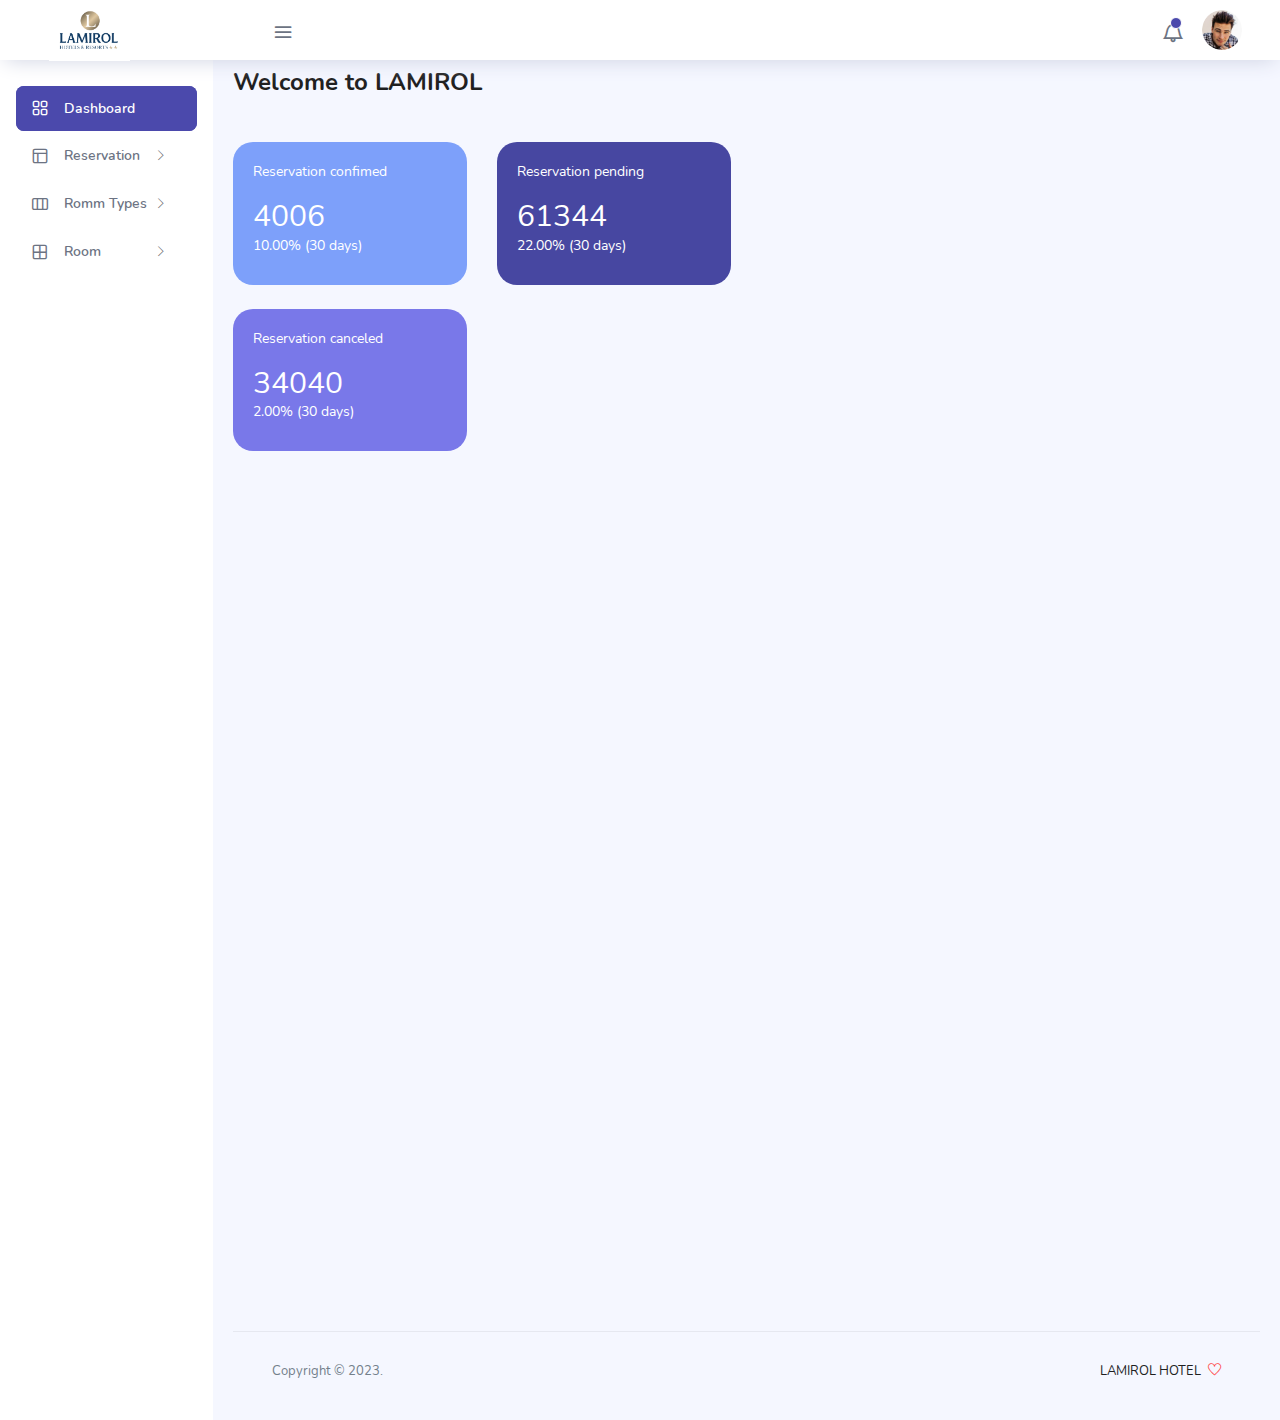
==== commit ab3ba093: "Commit on branch" ====
--- a/template/index.html
+++ b/template/index.html
@@ -5,7 +5,7 @@
   <!-- Required meta tags -->
   <meta charset="utf-8">
   <meta name="viewport" content="width=device-width, initial-scale=1, shrink-to-fit=no">
-  <title>Skydash Admin</title>
+  <title>LAMIROL</title>
   <!-- plugins:css -->
   <link rel="stylesheet" href="vendors/feather/feather.css">
   <link rel="stylesheet" href="vendors/ti-icons/css/themify-icons.css">
@@ -18,32 +18,24 @@
   <!-- End plugin css for this page -->
   <!-- inject:css -->
   <link rel="stylesheet" href="css/vertical-layout-light/style.css">
-  <!-- endinject -->
-  <link rel="shortcut icon" href="images/favicon.png" />
+  <link rel="stylesheet" href="index.css">
+  <!-- endinject -->
+  <link rel="shortcut icon" href="images/Lamirol_img/logo LAMIROL.png" />
 </head>
 <body>
   <div class="container-scroller">
     <!-- partial:partials/_navbar.html -->
     <nav class="navbar col-lg-12 col-12 p-0 fixed-top d-flex flex-row">
       <div class="text-center navbar-brand-wrapper d-flex align-items-center justify-content-center">
-        <a class="navbar-brand brand-logo mr-5" href="index.html"><img src="images/logo.svg" class="mr-2" alt="logo"/></a>
-        <a class="navbar-brand brand-logo-mini" href="index.html"><img src="images/logo-mini.svg" alt="logo"/></a>
+        <a class="navbar-brand brand-logo mr-5" href="index.html"><img src="images/Lamirol_img/logo LAMIROL.png" class="mr-2 logo" alt="logo" style="height: 62px !important"/></a>
+        <a class="navbar-brand brand-logo-mini" href="index.html"><img src="images//Lamirol_img/logo LAMIROL.png" alt="logo" style="height: 62px !important; width: 60px;"/></a>
       </div>
       <div class="navbar-menu-wrapper d-flex align-items-center justify-content-end">
         <button class="navbar-toggler navbar-toggler align-self-center" type="button" data-toggle="minimize">
           <span class="icon-menu"></span>
         </button>
         <ul class="navbar-nav mr-lg-2">
-          <li class="nav-item nav-search d-none d-lg-block">
-            <div class="input-group">
-              <div class="input-group-prepend hover-cursor" id="navbar-search-icon">
-                <span class="input-group-text" id="search">
-                  <i class="icon-search"></i>
-                </span>
-              </div>
-              <input type="text" class="form-control" id="navbar-search-input" placeholder="Search now" aria-label="search" aria-describedby="search">
-            </div>
-          </li>
+          <li class="nav-item nav-search d-none d-lg-block"></li>
         </ul>
         <ul class="navbar-nav navbar-nav-right">
           <li class="nav-item dropdown">
@@ -51,48 +43,7 @@
               <i class="icon-bell mx-0"></i>
               <span class="count"></span>
             </a>
-            <div class="dropdown-menu dropdown-menu-right navbar-dropdown preview-list" aria-labelledby="notificationDropdown">
-              <p class="mb-0 font-weight-normal float-left dropdown-header">Notifications</p>
-              <a class="dropdown-item preview-item">
-                <div class="preview-thumbnail">
-                  <div class="preview-icon bg-success">
-                    <i class="ti-info-alt mx-0"></i>
-                  </div>
-                </div>
-                <div class="preview-item-content">
-                  <h6 class="preview-subject font-weight-normal">Application Error</h6>
-                  <p class="font-weight-light small-text mb-0 text-muted">
-                    Just now
-                  </p>
-                </div>
-              </a>
-              <a class="dropdown-item preview-item">
-                <div class="preview-thumbnail">
-                  <div class="preview-icon bg-warning">
-                    <i class="ti-settings mx-0"></i>
-                  </div>
-                </div>
-                <div class="preview-item-content">
-                  <h6 class="preview-subject font-weight-normal">Settings</h6>
-                  <p class="font-weight-light small-text mb-0 text-muted">
-                    Private message
-                  </p>
-                </div>
-              </a>
-              <a class="dropdown-item preview-item">
-                <div class="preview-thumbnail">
-                  <div class="preview-icon bg-info">
-                    <i class="ti-user mx-0"></i>
-                  </div>
-                </div>
-                <div class="preview-item-content">
-                  <h6 class="preview-subject font-weight-normal">New user registration</h6>
-                  <p class="font-weight-light small-text mb-0 text-muted">
-                    2 days ago
-                  </p>
-                </div>
-              </a>
-            </div>
+            
           </li>
           <li class="nav-item nav-profile dropdown">
             <a class="nav-link dropdown-toggle" href="#" data-toggle="dropdown" id="profileDropdown">
@@ -109,11 +60,7 @@
               </a>
             </div>
           </li>
-          <li class="nav-item nav-settings d-none d-lg-flex">
-            <a class="nav-link" href="#">
-              <i class="icon-ellipsis"></i>
-            </a>
-          </li>
+          
         </ul>
         <button class="navbar-toggler navbar-toggler-right d-lg-none align-self-center" type="button" data-toggle="offcanvas">
           <span class="icon-menu"></span>
@@ -123,174 +70,7 @@
     <!-- partial -->
     <div class="container-fluid page-body-wrapper">
       <!-- partial:partials/_settings-panel.html -->
-      <div class="theme-setting-wrapper">
-        <div id="settings-trigger"><i class="ti-settings"></i></div>
-        <div id="theme-settings" class="settings-panel">
-          <i class="settings-close ti-close"></i>
-          <p class="settings-heading">SIDEBAR SKINS</p>
-          <div class="sidebar-bg-options selected" id="sidebar-light-theme"><div class="img-ss rounded-circle bg-light border mr-3"></div>Light</div>
-          <div class="sidebar-bg-options" id="sidebar-dark-theme"><div class="img-ss rounded-circle bg-dark border mr-3"></div>Dark</div>
-          <p class="settings-heading mt-2">HEADER SKINS</p>
-          <div class="color-tiles mx-0 px-4">
-            <div class="tiles success"></div>
-            <div class="tiles warning"></div>
-            <div class="tiles danger"></div>
-            <div class="tiles info"></div>
-            <div class="tiles dark"></div>
-            <div class="tiles default"></div>
-          </div>
-        </div>
-      </div>
-      <div id="right-sidebar" class="settings-panel">
-        <i class="settings-close ti-close"></i>
-        <ul class="nav nav-tabs border-top" id="setting-panel" role="tablist">
-          <li class="nav-item">
-            <a class="nav-link active" id="todo-tab" data-toggle="tab" href="#todo-section" role="tab" aria-controls="todo-section" aria-expanded="true">TO DO LIST</a>
-          </li>
-          <li class="nav-item">
-            <a class="nav-link" id="chats-tab" data-toggle="tab" href="#chats-section" role="tab" aria-controls="chats-section">CHATS</a>
-          </li>
-        </ul>
-        <div class="tab-content" id="setting-content">
-          <div class="tab-pane fade show active scroll-wrapper" id="todo-section" role="tabpanel" aria-labelledby="todo-section">
-            <div class="add-items d-flex px-3 mb-0">
-              <form class="form w-100">
-                <div class="form-group d-flex">
-                  <input type="text" class="form-control todo-list-input" placeholder="Add To-do">
-                  <button type="submit" class="add btn btn-primary todo-list-add-btn" id="add-task">Add</button>
-                </div>
-              </form>
-            </div>
-            <div class="list-wrapper px-3">
-              <ul class="d-flex flex-column-reverse todo-list">
-                <li>
-                  <div class="form-check">
-                    <label class="form-check-label">
-                      <input class="checkbox" type="checkbox">
-                      Team review meeting at 3.00 PM
-                    </label>
-                  </div>
-                  <i class="remove ti-close"></i>
-                </li>
-                <li>
-                  <div class="form-check">
-                    <label class="form-check-label">
-                      <input class="checkbox" type="checkbox">
-                      Prepare for presentation
-                    </label>
-                  </div>
-                  <i class="remove ti-close"></i>
-                </li>
-                <li>
-                  <div class="form-check">
-                    <label class="form-check-label">
-                      <input class="checkbox" type="checkbox">
-                      Resolve all the low priority tickets due today
-                    </label>
-                  </div>
-                  <i class="remove ti-close"></i>
-                </li>
-                <li class="completed">
-                  <div class="form-check">
-                    <label class="form-check-label">
-                      <input class="checkbox" type="checkbox" checked>
-                      Schedule meeting for next week
-                    </label>
-                  </div>
-                  <i class="remove ti-close"></i>
-                </li>
-                <li class="completed">
-                  <div class="form-check">
-                    <label class="form-check-label">
-                      <input class="checkbox" type="checkbox" checked>
-                      Project review
-                    </label>
-                  </div>
-                  <i class="remove ti-close"></i>
-                </li>
-              </ul>
-            </div>
-            <h4 class="px-3 text-muted mt-5 font-weight-light mb-0">Events</h4>
-            <div class="events pt-4 px-3">
-              <div class="wrapper d-flex mb-2">
-                <i class="ti-control-record text-primary mr-2"></i>
-                <span>Feb 11 2018</span>
-              </div>
-              <p class="mb-0 font-weight-thin text-gray">Creating component page build a js</p>
-              <p class="text-gray mb-0">The total number of sessions</p>
-            </div>
-            <div class="events pt-4 px-3">
-              <div class="wrapper d-flex mb-2">
-                <i class="ti-control-record text-primary mr-2"></i>
-                <span>Feb 7 2018</span>
-              </div>
-              <p class="mb-0 font-weight-thin text-gray">Meeting with Alisa</p>
-              <p class="text-gray mb-0 ">Call Sarah Graves</p>
-            </div>
-          </div>
-          <!-- To do section tab ends -->
-          <div class="tab-pane fade" id="chats-section" role="tabpanel" aria-labelledby="chats-section">
-            <div class="d-flex align-items-center justify-content-between border-bottom">
-              <p class="settings-heading border-top-0 mb-3 pl-3 pt-0 border-bottom-0 pb-0">Friends</p>
-              <small class="settings-heading border-top-0 mb-3 pt-0 border-bottom-0 pb-0 pr-3 font-weight-normal">See All</small>
-            </div>
-            <ul class="chat-list">
-              <li class="list active">
-                <div class="profile"><img src="images/faces/face1.jpg" alt="image"><span class="online"></span></div>
-                <div class="info">
-                  <p>Thomas Douglas</p>
-                  <p>Available</p>
-                </div>
-                <small class="text-muted my-auto">19 min</small>
-              </li>
-              <li class="list">
-                <div class="profile"><img src="images/faces/face2.jpg" alt="image"><span class="offline"></span></div>
-                <div class="info">
-                  <div class="wrapper d-flex">
-                    <p>Catherine</p>
-                  </div>
-                  <p>Away</p>
-                </div>
-                <div class="badge badge-success badge-pill my-auto mx-2">4</div>
-                <small class="text-muted my-auto">23 min</small>
-              </li>
-              <li class="list">
-                <div class="profile"><img src="images/faces/face3.jpg" alt="image"><span class="online"></span></div>
-                <div class="info">
-                  <p>Daniel Russell</p>
-                  <p>Available</p>
-                </div>
-                <small class="text-muted my-auto">14 min</small>
-              </li>
-              <li class="list">
-                <div class="profile"><img src="images/faces/face4.jpg" alt="image"><span class="offline"></span></div>
-                <div class="info">
-                  <p>James Richardson</p>
-                  <p>Away</p>
-                </div>
-                <small class="text-muted my-auto">2 min</small>
-              </li>
-              <li class="list">
-                <div class="profile"><img src="images/faces/face5.jpg" alt="image"><span class="online"></span></div>
-                <div class="info">
-                  <p>Madeline Kennedy</p>
-                  <p>Available</p>
-                </div>
-                <small class="text-muted my-auto">5 min</small>
-              </li>
-              <li class="list">
-                <div class="profile"><img src="images/faces/face6.jpg" alt="image"><span class="online"></span></div>
-                <div class="info">
-                  <p>Sarah Graves</p>
-                  <p>Available</p>
-                </div>
-                <small class="text-muted my-auto">47 min</small>
-              </li>
-            </ul>
-          </div>
-          <!-- chat tab ends -->
-        </div>
-      </div>
+      
       <!-- partial -->
       <!-- partial:partials/_sidebar.html -->
       <nav class="sidebar sidebar-offcanvas" id="sidebar">
@@ -304,97 +84,46 @@
           <li class="nav-item">
             <a class="nav-link" data-toggle="collapse" href="#ui-basic" aria-expanded="false" aria-controls="ui-basic">
               <i class="icon-layout menu-icon"></i>
-              <span class="menu-title">UI Elements</span>
+              <span class="menu-title">Reservation</span>
               <i class="menu-arrow"></i>
             </a>
             <div class="collapse" id="ui-basic">
               <ul class="nav flex-column sub-menu">
-                <li class="nav-item"> <a class="nav-link" href="pages/ui-features/buttons.html">Buttons</a></li>
-                <li class="nav-item"> <a class="nav-link" href="pages/ui-features/dropdowns.html">Dropdowns</a></li>
-                <li class="nav-item"> <a class="nav-link" href="pages/ui-features/typography.html">Typography</a></li>
+                <li class="nav-item"> <a class="nav-link" href="pages/tables/Pending.html">Pending</a></li>
+                <li class="nav-item"> <a class="nav-link" href="pages/tables/Confirmed.html">confirmed</a></li>
+                <li class="nav-item"> <a class="nav-link" href="pages/tables/Cancel.html">Canceled</a></li>
+                <li class="nav-item"> <a class="nav-link" href="pages/forms/Reservation_Add.html">Add</a></li>
               </ul>
             </div>
           </li>
           <li class="nav-item">
             <a class="nav-link" data-toggle="collapse" href="#form-elements" aria-expanded="false" aria-controls="form-elements">
               <i class="icon-columns menu-icon"></i>
-              <span class="menu-title">Form elements</span>
+              <span class="menu-title">Romm Types</span>
               <i class="menu-arrow"></i>
             </a>
             <div class="collapse" id="form-elements">
               <ul class="nav flex-column sub-menu">
-                <li class="nav-item"><a class="nav-link" href="pages/forms/basic_elements.html">Basic Elements</a></li>
+                <li class="nav-item"><a class="nav-link" href="pages/forms/RoomType_Add.html">Add</a></li>
+                <li class="nav-item"><a class="nav-link" href="pages/tables/RoomType_List.html">List</a></li>
               </ul>
             </div>
           </li>
-          <li class="nav-item">
-            <a class="nav-link" data-toggle="collapse" href="#charts" aria-expanded="false" aria-controls="charts">
-              <i class="icon-bar-graph menu-icon"></i>
-              <span class="menu-title">Charts</span>
-              <i class="menu-arrow"></i>
-            </a>
-            <div class="collapse" id="charts">
-              <ul class="nav flex-column sub-menu">
-                <li class="nav-item"> <a class="nav-link" href="pages/charts/chartjs.html">ChartJs</a></li>
-              </ul>
-            </div>
-          </li>
+          
           <li class="nav-item">
             <a class="nav-link" data-toggle="collapse" href="#tables" aria-expanded="false" aria-controls="tables">
               <i class="icon-grid-2 menu-icon"></i>
-              <span class="menu-title">Tables</span>
+              <span class="menu-title">Room</span>
               <i class="menu-arrow"></i>
             </a>
             <div class="collapse" id="tables">
               <ul class="nav flex-column sub-menu">
-                <li class="nav-item"> <a class="nav-link" href="pages/tables/basic-table.html">Basic table</a></li>
+                <li class="nav-item"> <a class="nav-link" href="pages/forms/Room_Add.html">Add</a></li>
+                <li class="nav-item"> <a class="nav-link" href="pages/tables/Room_List.html">List</a></li>
               </ul>
             </div>
           </li>
-          <li class="nav-item">
-            <a class="nav-link" data-toggle="collapse" href="#icons" aria-expanded="false" aria-controls="icons">
-              <i class="icon-contract menu-icon"></i>
-              <span class="menu-title">Icons</span>
-              <i class="menu-arrow"></i>
-            </a>
-            <div class="collapse" id="icons">
-              <ul class="nav flex-column sub-menu">
-                <li class="nav-item"> <a class="nav-link" href="pages/icons/mdi.html">Mdi icons</a></li>
-              </ul>
-            </div>
-          </li>
-          <li class="nav-item">
-            <a class="nav-link" data-toggle="collapse" href="#auth" aria-expanded="false" aria-controls="auth">
-              <i class="icon-head menu-icon"></i>
-              <span class="menu-title">User Pages</span>
-              <i class="menu-arrow"></i>
-            </a>
-            <div class="collapse" id="auth">
-              <ul class="nav flex-column sub-menu">
-                <li class="nav-item"> <a class="nav-link" href="pages/samples/login.html"> Login </a></li>
-                <li class="nav-item"> <a class="nav-link" href="pages/samples/register.html"> Register </a></li>
-              </ul>
-            </div>
-          </li>
-          <li class="nav-item">
-            <a class="nav-link" data-toggle="collapse" href="#error" aria-expanded="false" aria-controls="error">
-              <i class="icon-ban menu-icon"></i>
-              <span class="menu-title">Error pages</span>
-              <i class="menu-arrow"></i>
-            </a>
-            <div class="collapse" id="error">
-              <ul class="nav flex-column sub-menu">
-                <li class="nav-item"> <a class="nav-link" href="pages/samples/error-404.html"> 404 </a></li>
-                <li class="nav-item"> <a class="nav-link" href="pages/samples/error-500.html"> 500 </a></li>
-              </ul>
-            </div>
-          </li>
-          <li class="nav-item">
-            <a class="nav-link" href="pages/documentation/documentation.html">
-              <i class="icon-paper menu-icon"></i>
-              <span class="menu-title">Documentation</span>
-            </a>
-          </li>
+          
         </ul>
       </nav>
       <!-- partial -->
@@ -404,52 +133,18 @@
             <div class="col-md-12 grid-margin">
               <div class="row">
                 <div class="col-12 col-xl-8 mb-4 mb-xl-0">
-                  <h3 class="font-weight-bold">Welcome Aamir</h3>
-                  <h6 class="font-weight-normal mb-0">All systems are running smoothly! You have <span class="text-primary">3 unread alerts!</span></h6>
-                </div>
-                <div class="col-12 col-xl-4">
-                 <div class="justify-content-end d-flex">
-                  <div class="dropdown flex-md-grow-1 flex-xl-grow-0">
-                    <button class="btn btn-sm btn-light bg-white dropdown-toggle" type="button" id="dropdownMenuDate2" data-toggle="dropdown" aria-haspopup="true" aria-expanded="true">
-                     <i class="mdi mdi-calendar"></i> Today (10 Jan 2021)
-                    </button>
-                    <div class="dropdown-menu dropdown-menu-right" aria-labelledby="dropdownMenuDate2">
-                      <a class="dropdown-item" href="#">January - March</a>
-                      <a class="dropdown-item" href="#">March - June</a>
-                      <a class="dropdown-item" href="#">June - August</a>
-                      <a class="dropdown-item" href="#">August - November</a>
-                    </div>
-                  </div>
-                 </div>
+                  <h3 class="font-weight-bold">Welcome to LAMIROL</h3>
                 </div>
               </div>
             </div>
           </div>
           <div class="row">
-            <div class="col-md-6 grid-margin stretch-card">
-              <div class="card tale-bg">
-                <div class="card-people mt-auto">
-                  <img src="images/dashboard/people.svg" alt="people">
-                  <div class="weather-info">
-                    <div class="d-flex">
-                      <div>
-                        <h2 class="mb-0 font-weight-normal"><i class="icon-sun mr-2"></i>31<sup>C</sup></h2>
-                      </div>
-                      <div class="ml-2">
-                        <h4 class="location font-weight-normal">Bangalore</h4>
-                        <h6 class="font-weight-normal">India</h6>
-                      </div>
-                    </div>
-                  </div>
-                </div>
-              </div>
-            </div>
             <div class="col-md-6 grid-margin transparent">
               <div class="row">
                 <div class="col-md-6 mb-4 stretch-card transparent">
                   <div class="card card-tale">
                     <div class="card-body">
-                      <p class="mb-4">Today’s Bookings</p>
+                      <p class="mb-4">Reservation confimed</p>
                       <p class="fs-30 mb-2">4006</p>
                       <p>10.00% (30 days)</p>
                     </div>
@@ -458,598 +153,36 @@
                 <div class="col-md-6 mb-4 stretch-card transparent">
                   <div class="card card-dark-blue">
                     <div class="card-body">
-                      <p class="mb-4">Total Bookings</p>
+                      <p class="mb-4">Reservation pending</p>
                       <p class="fs-30 mb-2">61344</p>
                       <p>22.00% (30 days)</p>
                     </div>
                   </div>
                 </div>
-              </div>
-              <div class="row">
                 <div class="col-md-6 mb-4 mb-lg-0 stretch-card transparent">
                   <div class="card card-light-blue">
                     <div class="card-body">
-                      <p class="mb-4">Number of Meetings</p>
+                      <p class="mb-4">Reservation canceled</p>
                       <p class="fs-30 mb-2">34040</p>
                       <p>2.00% (30 days)</p>
                     </div>
                   </div>
                 </div>
-                <div class="col-md-6 stretch-card transparent">
-                  <div class="card card-light-danger">
-                    <div class="card-body">
-                      <p class="mb-4">Number of Clients</p>
-                      <p class="fs-30 mb-2">47033</p>
-                      <p>0.22% (30 days)</p>
-                    </div>
-                  </div>
-                </div>
               </div>
             </div>
           </div>
-          <div class="row">
-            <div class="col-md-6 grid-margin stretch-card">
-              <div class="card">
-                <div class="card-body">
-                  <p class="card-title">Order Details</p>
-                  <p class="font-weight-500">The total number of sessions within the date range. It is the period time a user is actively engaged with your website, page or app, etc</p>
-                  <div class="d-flex flex-wrap mb-5">
-                    <div class="mr-5 mt-3">
-                      <p class="text-muted">Order value</p>
-                      <h3 class="text-primary fs-30 font-weight-medium">12.3k</h3>
-                    </div>
-                    <div class="mr-5 mt-3">
-                      <p class="text-muted">Orders</p>
-                      <h3 class="text-primary fs-30 font-weight-medium">14k</h3>
-                    </div>
-                    <div class="mr-5 mt-3">
-                      <p class="text-muted">Users</p>
-                      <h3 class="text-primary fs-30 font-weight-medium">71.56%</h3>
-                    </div>
-                    <div class="mt-3">
-                      <p class="text-muted">Downloads</p>
-                      <h3 class="text-primary fs-30 font-weight-medium">34040</h3>
-                    </div> 
-                  </div>
-                  <canvas id="order-chart"></canvas>
-                </div>
-              </div>
-            </div>
-            <div class="col-md-6 grid-margin stretch-card">
-              <div class="card">
-                <div class="card-body">
-                 <div class="d-flex justify-content-between">
-                  <p class="card-title">Sales Report</p>
-                  <a href="#" class="text-info">View all</a>
-                 </div>
-                  <p class="font-weight-500">The total number of sessions within the date range. It is the period time a user is actively engaged with your website, page or app, etc</p>
-                  <div id="sales-legend" class="chartjs-legend mt-4 mb-2"></div>
-                  <canvas id="sales-chart"></canvas>
-                </div>
-              </div>
-            </div>
-          </div>
-          <div class="row">
-            <div class="col-md-12 grid-margin stretch-card">
-              <div class="card position-relative">
-                <div class="card-body">
-                  <div id="detailedReports" class="carousel slide detailed-report-carousel position-static pt-2" data-ride="carousel">
-                    <div class="carousel-inner">
-                      <div class="carousel-item active">
-                        <div class="row">
-                          <div class="col-md-12 col-xl-3 d-flex flex-column justify-content-start">
-                            <div class="ml-xl-4 mt-3">
-                            <p class="card-title">Detailed Reports</p>
-                              <h1 class="text-primary">$34040</h1>
-                              <h3 class="font-weight-500 mb-xl-4 text-primary">North America</h3>
-                              <p class="mb-2 mb-xl-0">The total number of sessions within the date range. It is the period time a user is actively engaged with your website, page or app, etc</p>
-                            </div>  
-                            </div>
-                          <div class="col-md-12 col-xl-9">
-                            <div class="row">
-                              <div class="col-md-6 border-right">
-                                <div class="table-responsive mb-3 mb-md-0 mt-3">
-                                  <table class="table table-borderless report-table">
-                                    <tr>
-                                      <td class="text-muted">Illinois</td>
-                                      <td class="w-100 px-0">
-                                        <div class="progress progress-md mx-4">
-                                          <div class="progress-bar bg-primary" role="progressbar" style="width: 70%" aria-valuenow="70" aria-valuemin="0" aria-valuemax="100"></div>
-                                        </div>
-                                      </td>
-                                      <td><h5 class="font-weight-bold mb-0">713</h5></td>
-                                    </tr>
-                                    <tr>
-                                      <td class="text-muted">Washington</td>
-                                      <td class="w-100 px-0">
-                                        <div class="progress progress-md mx-4">
-                                          <div class="progress-bar bg-warning" role="progressbar" style="width: 30%" aria-valuenow="30" aria-valuemin="0" aria-valuemax="100"></div>
-                                        </div>
-                                      </td>
-                                      <td><h5 class="font-weight-bold mb-0">583</h5></td>
-                                    </tr>
-                                    <tr>
-                                      <td class="text-muted">Mississippi</td>
-                                      <td class="w-100 px-0">
-                                        <div class="progress progress-md mx-4">
-                                          <div class="progress-bar bg-danger" role="progressbar" style="width: 95%" aria-valuenow="95" aria-valuemin="0" aria-valuemax="100"></div>
-                                        </div>
-                                      </td>
-                                      <td><h5 class="font-weight-bold mb-0">924</h5></td>
-                                    </tr>
-                                    <tr>
-                                      <td class="text-muted">California</td>
-                                      <td class="w-100 px-0">
-                                        <div class="progress progress-md mx-4">
-                                          <div class="progress-bar bg-info" role="progressbar" style="width: 60%" aria-valuenow="60" aria-valuemin="0" aria-valuemax="100"></div>
-                                        </div>
-                                      </td>
-                                      <td><h5 class="font-weight-bold mb-0">664</h5></td>
-                                    </tr>
-                                    <tr>
-                                      <td class="text-muted">Maryland</td>
-                                      <td class="w-100 px-0">
-                                        <div class="progress progress-md mx-4">
-                                          <div class="progress-bar bg-primary" role="progressbar" style="width: 40%" aria-valuenow="40" aria-valuemin="0" aria-valuemax="100"></div>
-                                        </div>
-                                      </td>
-                                      <td><h5 class="font-weight-bold mb-0">560</h5></td>
-                                    </tr>
-                                    <tr>
-                                      <td class="text-muted">Alaska</td>
-                                      <td class="w-100 px-0">
-                                        <div class="progress progress-md mx-4">
-                                          <div class="progress-bar bg-danger" role="progressbar" style="width: 75%" aria-valuenow="75" aria-valuemin="0" aria-valuemax="100"></div>
-                                        </div>
-                                      </td>
-                                      <td><h5 class="font-weight-bold mb-0">793</h5></td>
-                                    </tr>
-                                  </table>
-                                </div>
-                              </div>
-                              <div class="col-md-6 mt-3">
-                                <canvas id="north-america-chart"></canvas>
-                                <div id="north-america-legend"></div>
-                              </div>
-                            </div>
-                          </div>
-                        </div>
-                      </div>
-                      <div class="carousel-item">
-                        <div class="row">
-                          <div class="col-md-12 col-xl-3 d-flex flex-column justify-content-start">
-                            <div class="ml-xl-4 mt-3">
-                            <p class="card-title">Detailed Reports</p>
-                              <h1 class="text-primary">$34040</h1>
-                              <h3 class="font-weight-500 mb-xl-4 text-primary">North America</h3>
-                              <p class="mb-2 mb-xl-0">The total number of sessions within the date range. It is the period time a user is actively engaged with your website, page or app, etc</p>
-                            </div>  
-                            </div>
-                          <div class="col-md-12 col-xl-9">
-                            <div class="row">
-                              <div class="col-md-6 border-right">
-                                <div class="table-responsive mb-3 mb-md-0 mt-3">
-                                  <table class="table table-borderless report-table">
-                                    <tr>
-                                      <td class="text-muted">Illinois</td>
-                                      <td class="w-100 px-0">
-                                        <div class="progress progress-md mx-4">
-                                          <div class="progress-bar bg-primary" role="progressbar" style="width: 70%" aria-valuenow="70" aria-valuemin="0" aria-valuemax="100"></div>
-                                        </div>
-                                      </td>
-                                      <td><h5 class="font-weight-bold mb-0">713</h5></td>
-                                    </tr>
-                                    <tr>
-                                      <td class="text-muted">Washington</td>
-                                      <td class="w-100 px-0">
-                                        <div class="progress progress-md mx-4">
-                                          <div class="progress-bar bg-warning" role="progressbar" style="width: 30%" aria-valuenow="30" aria-valuemin="0" aria-valuemax="100"></div>
-                                        </div>
-                                      </td>
-                                      <td><h5 class="font-weight-bold mb-0">583</h5></td>
-                                    </tr>
-                                    <tr>
-                                      <td class="text-muted">Mississippi</td>
-                                      <td class="w-100 px-0">
-                                        <div class="progress progress-md mx-4">
-                                          <div class="progress-bar bg-danger" role="progressbar" style="width: 95%" aria-valuenow="95" aria-valuemin="0" aria-valuemax="100"></div>
-                                        </div>
-                                      </td>
-                                      <td><h5 class="font-weight-bold mb-0">924</h5></td>
-                                    </tr>
-                                    <tr>
-                                      <td class="text-muted">California</td>
-                                      <td class="w-100 px-0">
-                                        <div class="progress progress-md mx-4">
-                                          <div class="progress-bar bg-info" role="progressbar" style="width: 60%" aria-valuenow="60" aria-valuemin="0" aria-valuemax="100"></div>
-                                        </div>
-                                      </td>
-                                      <td><h5 class="font-weight-bold mb-0">664</h5></td>
-                                    </tr>
-                                    <tr>
-                                      <td class="text-muted">Maryland</td>
-                                      <td class="w-100 px-0">
-                                        <div class="progress progress-md mx-4">
-                                          <div class="progress-bar bg-primary" role="progressbar" style="width: 40%" aria-valuenow="40" aria-valuemin="0" aria-valuemax="100"></div>
-                                        </div>
-                                      </td>
-                                      <td><h5 class="font-weight-bold mb-0">560</h5></td>
-                                    </tr>
-                                    <tr>
-                                      <td class="text-muted">Alaska</td>
-                                      <td class="w-100 px-0">
-                                        <div class="progress progress-md mx-4">
-                                          <div class="progress-bar bg-danger" role="progressbar" style="width: 75%" aria-valuenow="75" aria-valuemin="0" aria-valuemax="100"></div>
-                                        </div>
-                                      </td>
-                                      <td><h5 class="font-weight-bold mb-0">793</h5></td>
-                                    </tr>
-                                  </table>
-                                </div>
-                              </div>
-                              <div class="col-md-6 mt-3">
-                                <canvas id="south-america-chart"></canvas>
-                                <div id="south-america-legend"></div>
-                              </div>
-                            </div>
-                          </div>
-                        </div>
-                      </div>
-                    </div>
-                    <a class="carousel-control-prev" href="#detailedReports" role="button" data-slide="prev">
-                      <span class="carousel-control-prev-icon" aria-hidden="true"></span>
-                      <span class="sr-only">Previous</span>
-                    </a>
-                    <a class="carousel-control-next" href="#detailedReports" role="button" data-slide="next">
-                      <span class="carousel-control-next-icon" aria-hidden="true"></span>
-                      <span class="sr-only">Next</span>
-                    </a>
-                  </div>
-                </div>
-              </div>
-            </div>
-          </div>
-          <div class="row">
-            <div class="col-md-7 grid-margin stretch-card">
-              <div class="card">
-                <div class="card-body">
-                  <p class="card-title mb-0">Top Products</p>
-                  <div class="table-responsive">
-                    <table class="table table-striped table-borderless">
-                      <thead>
-                        <tr>
-                          <th>Product</th>
-                          <th>Price</th>
-                          <th>Date</th>
-                          <th>Status</th>
-                        </tr>  
-                      </thead>
-                      <tbody>
-                        <tr>
-                          <td>Search Engine Marketing</td>
-                          <td class="font-weight-bold">$362</td>
-                          <td>21 Sep 2018</td>
-                          <td class="font-weight-medium"><div class="badge badge-success">Completed</div></td>
-                        </tr>
-                        <tr>
-                          <td>Search Engine Optimization</td>
-                          <td class="font-weight-bold">$116</td>
-                          <td>13 Jun 2018</td>
-                          <td class="font-weight-medium"><div class="badge badge-success">Completed</div></td>
-                        </tr>
-                        <tr>
-                          <td>Display Advertising</td>
-                          <td class="font-weight-bold">$551</td>
-                          <td>28 Sep 2018</td>
-                          <td class="font-weight-medium"><div class="badge badge-warning">Pending</div></td>
-                        </tr>
-                        <tr>
-                          <td>Pay Per Click Advertising</td>
-                          <td class="font-weight-bold">$523</td>
-                          <td>30 Jun 2018</td>
-                          <td class="font-weight-medium"><div class="badge badge-warning">Pending</div></td>
-                        </tr>
-                        <tr>
-                          <td>E-Mail Marketing</td>
-                          <td class="font-weight-bold">$781</td>
-                          <td>01 Nov 2018</td>
-                          <td class="font-weight-medium"><div class="badge badge-danger">Cancelled</div></td>
-                        </tr>
-                        <tr>
-                          <td>Referral Marketing</td>
-                          <td class="font-weight-bold">$283</td>
-                          <td>20 Mar 2018</td>
-                          <td class="font-weight-medium"><div class="badge badge-warning">Pending</div></td>
-                        </tr>
-                        <tr>
-                          <td>Social media marketing</td>
-                          <td class="font-weight-bold">$897</td>
-                          <td>26 Oct 2018</td>
-                          <td class="font-weight-medium"><div class="badge badge-success">Completed</div></td>
-                        </tr>
-                      </tbody>
-                    </table>
-                  </div>
-                </div>
-              </div>
-            </div>
-            <div class="col-md-5 grid-margin stretch-card">
-							<div class="card">
-								<div class="card-body">
-									<h4 class="card-title">To Do Lists</h4>
-									<div class="list-wrapper pt-2">
-										<ul class="d-flex flex-column-reverse todo-list todo-list-custom">
-											<li>
-												<div class="form-check form-check-flat">
-													<label class="form-check-label">
-														<input class="checkbox" type="checkbox">
-														Meeting with Urban Team
-													</label>
-												</div>
-												<i class="remove ti-close"></i>
-											</li>
-											<li class="completed">
-												<div class="form-check form-check-flat">
-													<label class="form-check-label">
-														<input class="checkbox" type="checkbox" checked>
-														Duplicate a project for new customer
-													</label>
-												</div>
-												<i class="remove ti-close"></i>
-											</li>
-											<li>
-												<div class="form-check form-check-flat">
-													<label class="form-check-label">
-														<input class="checkbox" type="checkbox">
-														Project meeting with CEO
-													</label>
-												</div>
-												<i class="remove ti-close"></i>
-											</li>
-											<li class="completed">
-												<div class="form-check form-check-flat">
-													<label class="form-check-label">
-														<input class="checkbox" type="checkbox" checked>
-														Follow up of team zilla
-													</label>
-												</div>
-												<i class="remove ti-close"></i>
-											</li>
-											<li>
-												<div class="form-check form-check-flat">
-													<label class="form-check-label">
-														<input class="checkbox" type="checkbox">
-														Level up for Antony
-													</label>
-												</div>
-												<i class="remove ti-close"></i>
-											</li>
-										</ul>
-                  </div>
-                  <div class="add-items d-flex mb-0 mt-2">
-										<input type="text" class="form-control todo-list-input"  placeholder="Add new task">
-										<button class="add btn btn-icon text-primary todo-list-add-btn bg-transparent"><i class="icon-circle-plus"></i></button>
-									</div>
-								</div>
-							</div>
-            </div>
-          </div>
-          <div class="row">
-            <div class="col-md-4 stretch-card grid-margin">
-              <div class="card">
-                <div class="card-body">
-                  <p class="card-title mb-0">Projects</p>
-                  <div class="table-responsive">
-                    <table class="table table-borderless">
-                      <thead>
-                        <tr>
-                          <th class="pl-0  pb-2 border-bottom">Places</th>
-                          <th class="border-bottom pb-2">Orders</th>
-                          <th class="border-bottom pb-2">Users</th>
-                        </tr>
-                      </thead>
-                      <tbody>
-                        <tr>
-                          <td class="pl-0">Kentucky</td>
-                          <td><p class="mb-0"><span class="font-weight-bold mr-2">65</span>(2.15%)</p></td>
-                          <td class="text-muted">65</td>
-                        </tr>
-                        <tr>
-                          <td class="pl-0">Ohio</td>
-                          <td><p class="mb-0"><span class="font-weight-bold mr-2">54</span>(3.25%)</p></td>
-                          <td class="text-muted">51</td>
-                        </tr>
-                        <tr>
-                          <td class="pl-0">Nevada</td>
-                          <td><p class="mb-0"><span class="font-weight-bold mr-2">22</span>(2.22%)</p></td>
-                          <td class="text-muted">32</td>
-                        </tr>
-                        <tr>
-                          <td class="pl-0">North Carolina</td>
-                          <td><p class="mb-0"><span class="font-weight-bold mr-2">46</span>(3.27%)</p></td>
-                          <td class="text-muted">15</td>
-                        </tr>
-                        <tr>
-                          <td class="pl-0">Montana</td>
-                          <td><p class="mb-0"><span class="font-weight-bold mr-2">17</span>(1.25%)</p></td>
-                          <td class="text-muted">25</td>
-                        </tr>
-                        <tr>
-                          <td class="pl-0">Nevada</td>
-                          <td><p class="mb-0"><span class="font-weight-bold mr-2">52</span>(3.11%)</p></td>
-                          <td class="text-muted">71</td>
-                        </tr>
-                        <tr>
-                          <td class="pl-0 pb-0">Louisiana</td>
-                          <td class="pb-0"><p class="mb-0"><span class="font-weight-bold mr-2">25</span>(1.32%)</p></td>
-                          <td class="pb-0">14</td>
-                        </tr>
-                      </tbody>
-                    </table>
-                  </div>
-                </div>
-              </div>
-            </div>
-            <div class="col-md-4 stretch-card grid-margin">
-              <div class="row">
-                <div class="col-md-12 grid-margin stretch-card">
-                  <div class="card">
-                    <div class="card-body">
-                      <p class="card-title">Charts</p>
-                      <div class="charts-data">
-                        <div class="mt-3">
-                          <p class="mb-0">Data 1</p>
-                          <div class="d-flex justify-content-between align-items-center">
-                            <div class="progress progress-md flex-grow-1 mr-4">
-                              <div class="progress-bar bg-inf0" role="progressbar" style="width: 95%" aria-valuenow="95" aria-valuemin="0" aria-valuemax="100"></div>
-                            </div>
-                            <p class="mb-0">5k</p>
-                          </div>
-                        </div>
-                        <div class="mt-3">
-                          <p class="mb-0">Data 2</p>
-                          <div class="d-flex justify-content-between align-items-center">
-                            <div class="progress progress-md flex-grow-1 mr-4">
-                              <div class="progress-bar bg-info" role="progressbar" style="width: 35%" aria-valuenow="35" aria-valuemin="0" aria-valuemax="100"></div>
-                            </div>
-                            <p class="mb-0">1k</p>
-                          </div>
-                        </div>
-                        <div class="mt-3">
-                          <p class="mb-0">Data 3</p>
-                          <div class="d-flex justify-content-between align-items-center">
-                            <div class="progress progress-md flex-grow-1 mr-4">
-                              <div class="progress-bar bg-info" role="progressbar" style="width: 48%" aria-valuenow="48" aria-valuemin="0" aria-valuemax="100"></div>
-                            </div>
-                            <p class="mb-0">992</p>
-                          </div>
-                        </div>
-                        <div class="mt-3">
-                          <p class="mb-0">Data 4</p>
-                          <div class="d-flex justify-content-between align-items-center">
-                            <div class="progress progress-md flex-grow-1 mr-4">
-                              <div class="progress-bar bg-info" role="progressbar" style="width: 25%" aria-valuenow="25" aria-valuemin="0" aria-valuemax="100"></div>
-                            </div>
-                            <p class="mb-0">687</p>
-                          </div>
-                        </div>
-                      </div>  
-                    </div>
-                  </div>
-                </div>
-                <div class="col-md-12 stretch-card grid-margin grid-margin-md-0">
-                  <div class="card data-icon-card-primary">
-                    <div class="card-body">
-                      <p class="card-title text-white">Number of Meetings</p>                      
-                      <div class="row">
-                        <div class="col-8 text-white">
-                          <h3>34040</h3>
-                          <p class="text-white font-weight-500 mb-0">The total number of sessions within the date range.It is calculated as the sum . </p>
-                        </div>
-                        <div class="col-4 background-icon">
-                        </div>
-                      </div>
-                    </div>
-                  </div>
-                </div>
-              </div>
-            </div>
-            <div class="col-md-4 stretch-card grid-margin">
-              <div class="card">
-                <div class="card-body">
-                  <p class="card-title">Notifications</p>
-                  <ul class="icon-data-list">
-                    <li>
-                      <div class="d-flex">
-                        <img src="images/faces/face1.jpg" alt="user">
-                        <div>
-                          <p class="text-info mb-1">Isabella Becker</p>
-                          <p class="mb-0">Sales dashboard have been created</p>
-                          <small>9:30 am</small>
-                        </div>
-                      </div>
-                    </li>
-                    <li>
-                      <div class="d-flex">
-                        <img src="images/faces/face2.jpg" alt="user">
-                        <div>
-                          <p class="text-info mb-1">Adam Warren</p>
-                          <p class="mb-0">You have done a great job #TW111</p>
-                          <small>10:30 am</small>
-                        </div>
-                      </div>
-                    </li>
-                    <li>
-                      <div class="d-flex">
-                      <img src="images/faces/face3.jpg" alt="user">
-                     <div>
-                      <p class="text-info mb-1">Leonard Thornton</p>
-                      <p class="mb-0">Sales dashboard have been created</p>
-                      <small>11:30 am</small>
-                     </div>
-                      </div>
-                    </li>
-                    <li>
-                      <div class="d-flex">
-                        <img src="images/faces/face4.jpg" alt="user">
-                        <div>
-                          <p class="text-info mb-1">George Morrison</p>
-                          <p class="mb-0">Sales dashboard have been created</p>
-                          <small>8:50 am</small>
-                        </div>
-                      </div>
-                    </li>
-                    <li>
-                      <div class="d-flex">
-                        <img src="images/faces/face5.jpg" alt="user">
-                        <div>
-                        <p class="text-info mb-1">Ryan Cortez</p>
-                        <p class="mb-0">Herbs are fun and easy to grow.</p>
-                        <small>9:00 am</small>
-                        </div>
-                      </div>
-                    </li>
-                  </ul>
-                </div>
-              </div>
-            </div>
-          </div>
-          <div class="row">
-            <div class="col-md-12 grid-margin stretch-card">
-              <div class="card">
-                <div class="card-body">
-                  <p class="card-title">Advanced Table</p>
-                  <div class="row">
-                    <div class="col-12">
-                      <div class="table-responsive">
-                        <table id="example" class="display expandable-table" style="width:100%">
-                          <thead>
-                            <tr>
-                              <th>Quote#</th>
-                              <th>Product</th>
-                              <th>Business type</th>
-                              <th>Policy holder</th>
-                              <th>Premium</th>
-                              <th>Status</th>
-                              <th>Updated at</th>
-                              <th></th>
-                            </tr>
-                          </thead>
-                      </table>
-                      </div>
-                    </div>
-                  </div>
-                  </div>
-                </div>
-              </div>
-            </div>
+          
+        <!-- content-wrapper ends -->
+        <div class="main-panel">
+          
+          <!-- content-wrapper ends -->
+          
         </div>
-        <!-- content-wrapper ends -->
         <!-- partial:partials/_footer.html -->
         <footer class="footer">
           <div class="d-sm-flex justify-content-center justify-content-sm-between">
-            <span class="text-muted text-center text-sm-left d-block d-sm-inline-block">Copyright © 2021.  Premium <a href="https://www.bootstrapdash.com/" target="_blank">Bootstrap admin template</a> from BootstrapDash. All rights reserved.</span>
-            <span class="float-none float-sm-right d-block mt-1 mt-sm-0 text-center">Hand-crafted & made with <i class="ti-heart text-danger ml-1"></i></span>
+            <span class="text-muted text-center text-sm-left d-block d-sm-inline-block">Copyright © 2023.</span>
+            <span class="float-none float-sm-right d-block mt-1 mt-sm-0 text-center">LAMIROL HOTEL <i class="ti-heart text-danger ml-1"></i></span>
           </div>
         </footer>
         <!-- partial -->
--- a/template/index.css
+++ b/template/index.css
@@ -0,0 +1,24 @@
+.main-panel {
+    width: calc(100% - 100px)!important;
+    
+}
+
+.main-panel .content-wrapper {
+    padding: 10px 20px !important;
+    margin: 0 !important;
+}
+
+.main-panel thead tr th {
+    font-size: 10px !important;
+    padding: 15px;
+}
+
+.main-panel tbody tr td {
+    font-size: 10px !important;
+}
+
+@media screen and (max-width: 1000px) {
+    .main-panel {
+        width: 100% !important;
+    }
+}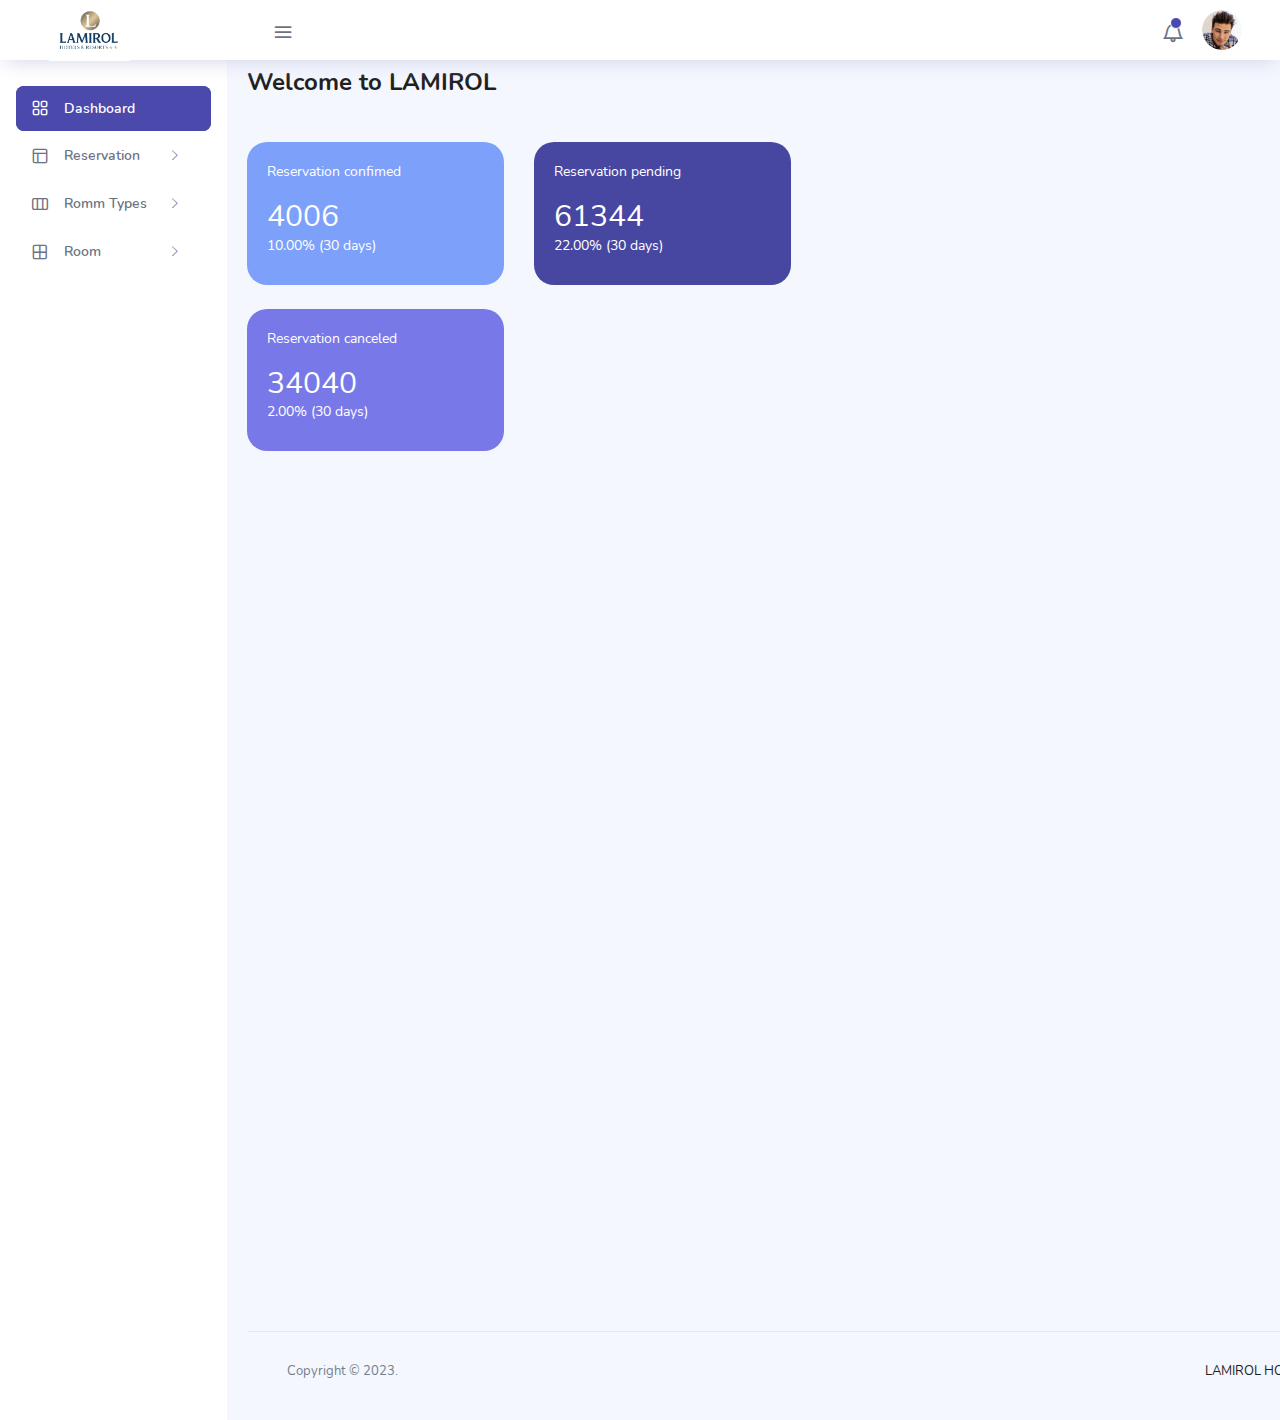
==== commit f2989476: "Commited" ====
--- a/template/index.html
+++ b/template/index.html
@@ -174,7 +174,7 @@
           
         <!-- content-wrapper ends -->
         <div class="main-panel">
-          
+          <img src="/images/Lamirol_img/logo LAMIROL.png" alt="">
           <!-- content-wrapper ends -->
           
         </div>
--- a/template/index.css
+++ b/template/index.css
@@ -1,11 +1,12 @@
 .main-panel {
-    width: calc(100% - 100px)!important;
+    width: 85% !important;
     
 }
 
 .main-panel .content-wrapper {
     padding: 10px 20px !important;
     margin: 0 !important;
+    width: 110%;
 }
 
 .main-panel thead tr th {
@@ -15,10 +16,16 @@
 
 .main-panel tbody tr td {
     font-size: 10px !important;
+    max-width: 300px;
+    overflow: hidden;
 }
 
 @media screen and (max-width: 1000px) {
     .main-panel {
         width: 100% !important;
     }
-}+
+    .main-panel .content-wrapper {
+        width: 100%;
+    }
+}
